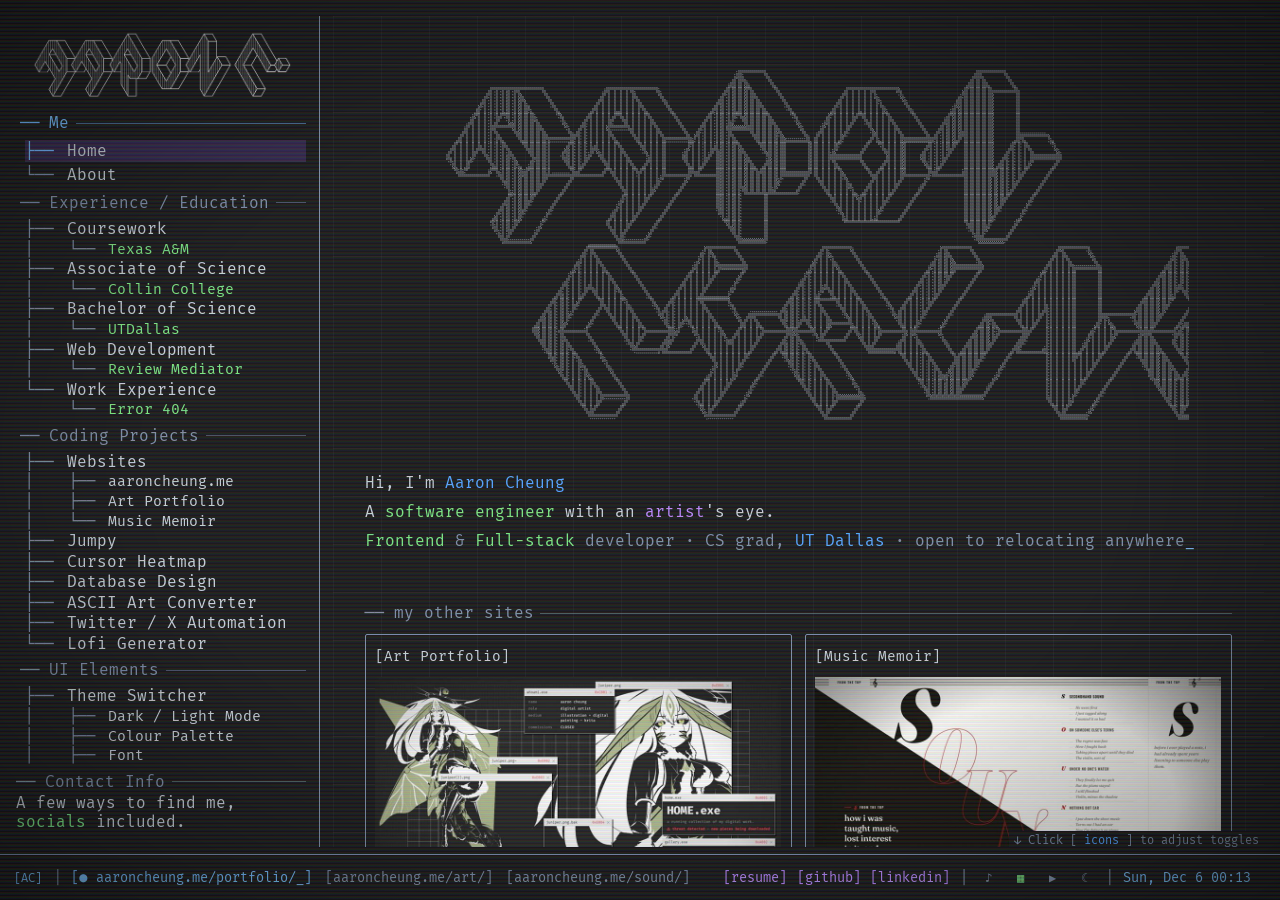
==== index.html @ d7c25eec "editing content, fixing margins and padding, and adjusted scroll bars" ====
<!Doctype html>
<html lang="en">

<head>
    <meta charset="UTF-8" />
    <script>
        document.documentElement.setAttribute("data-theme", localStorage.getItem("site-theme") || "dark");
        var _osRM = window.matchMedia('(prefers-reduced-motion: reduce)').matches;
        var _savedMotion = localStorage.getItem("site-reduced-motion");
        if (_savedMotion === "true" || (_savedMotion === null && _osRM)) {
            document.documentElement.setAttribute("data-reduced-motion", "true");
        }
        const savedPalette = localStorage.getItem("site-palette");
        if (savedPalette && savedPalette !== "default") {
            document.documentElement.setAttribute("data-palette", savedPalette);
        }
        const savedFont = localStorage.getItem("site-font");
        if (savedFont && savedFont !== "fira") {
            document.documentElement.setAttribute("data-font", savedFont);
        }
        var _savedCrt = localStorage.getItem("site-crt");
        if (_savedCrt === "on" || (_savedCrt === null && !_osRM)) {
            document.documentElement.setAttribute("data-crt", "on");
        }
    </script>
    <meta name="viewport" content="width=device-width, initial-scale=1" />
    <meta name="theme-color" content="#0d1117">
    <meta name="apple-mobile-web-app-capable" content="yes">
    <meta name="mobile-web-app-capable" content="yes">
    <meta name="apple-mobile-web-app-status-bar-style" content="black">
    <meta name="author" content="Aaron Cheung" />
    <meta name="description" content="Software engineer with an artist's eye. Live demos, projects, and experience — all in one place." />
    <meta property="og:title" content="Aaron Cheung — Portfolio" />
    <meta property="og:description" content="Software engineer with an artist's eye. Play a game AI, watch a live heatmap, or query a real database — all without leaving the page." />
    <meta property="og:type" content="website" />
    <meta property="og:url" content="https://aaroncheung.me/" />
    <meta property="og:image" content="https://aaroncheung.me/data/images/og-preview.jpg" />
    <meta property="og:image:width" content="1200" />
    <meta property="og:image:height" content="630" />
    <meta name="twitter:card" content="summary_large_image" />
    <meta name="twitter:title" content="Aaron Cheung — Portfolio" />
    <meta name="twitter:description" content="Software engineer with an artist's eye. Play a game AI, watch a live heatmap, or query a real database — all without leaving the page." />
    <meta name="twitter:image" content="https://aaroncheung.me/data/images/og-preview.jpg" />

    <!-- Bold Fira Mono isn't preloaded -- nothing above the fold uses bold
         weight, so the browser warns it went unused. It still loads
         normally via css/tui.css's @font-face the first time a heading
         actually needs it. -->
    <link rel="preload" as="font" href="fonts/fira-mono-v14-latin-regular.woff2" type="font/woff2"
        crossorigin="anonymous">
    <link rel="icon" type="image/svg+xml" href="favicon.svg">
    <link rel="stylesheet" type="text/css" href="css/tui.css?v=45">
    <script src="js/overlay-esc.js" defer></script>
    <script src="js/contact_form.js" defer></script>
    <script src="js/theme.js" defer></script>
    <script src="js/lofi-player.js" defer></script>
    <script src="js/glitch-artifacts.js" defer></script>
    <script src="js/include-partials.js" defer></script>
    <script src="js/render-lists.js" defer></script>
    <script src="js/mobile-nav.js" defer></script>
    <script src="js/keyboard-nav.js" defer></script>
    <script src="js/fuzzy-search.js" defer></script>
    <script src="js/command-palette.js" defer></script>
    <script src="js/loader/loader.js?v=0.23" defer></script>
    <script src="js/mono-fit.js" defer></script>
    <script src="js/ascii-logo.js" defer></script>
    <script src="js/home-tiles.js" defer></script>

    <!-- Private visitor count only, nothing shown on-site -- see analytics/. -->
    <script data-goatcounter="https://aaroncheung.goatcounter.com/count" async src="//gc.zgo.at/count.js"></script>

    <title>Aaron Cheung @ Portfolio</title>
</head>

<body class="darkmode at-home">
    <!-- Fixed/full-viewport and CRT-gated (see css/tui.css), so this sits
         outside #main-container rather than inside it. -->
    <div id="glitch-artifacts" aria-hidden="true"></div>
    <div id="main-container" role="main">
        <div data-include="partials/mobile-tabbar.html"></div>
        <div data-include="partials/mobile-header.html"></div>
        <div id="section-container">
            <div id="left-section">
                <div id="nav-logo" tabindex="0" role="button" aria-label="Go to home" onclick="setActiveTab(0);goToSection(0,0);render(true)">
                    <div id="logo-container-nav">
                        <img loading="eager" src="data/images/logo.png" alt="Aaron C." decoding="async" width="550" height="165">
                    </div>
                </div>
                <div id="nav-scroll-area" tabindex="0" aria-label="Section navigation">
                    <div class="container" id="me">
                        <div class="container-content">
                            <div class="title decorating-text">
                                <p>Me</p>
                                <div></div>
                            </div>
                            <div class="ui-list">
                                <div class="nav-page-item"><span class="tree-prefix">├──</span>Home</div>
                                <div class="nav-page-item"><span class="tree-prefix">└──</span>About</div>
                            </div>
                        </div>
                    </div>
                    <div class="container" id="experience">
                        <div class="container-content">
                            <div id="experience-title" class="title decorating-text">
                                <p>
                                    Experience / Education
                                </p>
                                <div></div>
                            </div>
                            <div class="ui-list"></div>
                        </div>
                    </div>
                    <div class="container" id="projects">
                        <div class="container-content">
                            <div class="title decorating-text">
                                <p>Coding Projects</p>
                                <div></div>
                            </div>
                            <div class="ui-list"></div>
                        </div>
                    </div>
                    <div class="container" id="ui-elements">
                        <div class="container-content">
                            <div id="ui-elements-title" class="title decorating-text">
                                <p>
                                    UI Elements
                                </p>
                                <div></div>
                            </div>
                            <div class="ui-list"></div>
                        </div>
                    </div>
                    <div class="container" id="skills">
                        <div class="container-content">
                            <div id="skills-title" class="title decorating-text">
                                <p>
                                    Skills - Tools
                                </p>
                                <div></div>
                            </div>
                            <div class="ui-list"></div>
                        </div>
                    </div>
                </div>
                <div class="container" id="contact">
                    <div class="container-content">
                        <div class="title decorating-text">
                            <p>
                                Contact Info
                            </p>
                            <div></div>
                        </div>
                        <p id="contact-section-paragraph">
                            A few ways to find me, <span class="text-orange">socials</span> included.
                        </p>
                    </div>
                </div>
            </div>
            <div id="right-section">
                <button id="mobile-back-button" type="button">&lsaquo; back</button>
                <div class="container h-fill" id="main-content" tabindex="0" aria-label="Main content">
                    <div class="container-content">
                        <div id="logo-container">
                            <img loading="eager" src="data/images/logo_home.png" id="logo" alt="Aaron C." decoding="async" width="900" height="450" />
                        </div>
                        <div class="home-hero">
                            <h1 class="home-hero-name">Hi, I'm <span class="text-blue">Aaron Cheung</span></h1>
                            <p class="home-hero-tagline">A <span class="text-orange">software engineer</span> with an <span class="text-pink">artist</span>'s eye.</p>
                            <p class="home-hero-meta"><span class="text-orange">Frontend</span> &amp; <span class="text-orange">Full-stack</span> developer &middot; CS grad, <span class="text-blue">UT Dallas</span> &middot; open to relocating anywhere<span class="cursor-blink"></span></p>
                        </div>

                        <div class="home-section">
                            <div class="title decorating-text">
                                <p>my other sites</p>
                                <div></div>
                            </div>
                            <div class="tile-grid">
                                <div class="live-tile live-tile-site" id="tile-art" tabindex="0" role="button" onclick="setActiveTab(2);goToSection(2,2);render(true)">
                                    <p class="live-tile-title">[Art Portfolio]</p>
                                    <div class="live-tile-frame tile-site-frame">
                                        <img src="data/images/home-tile-art.jpg" alt="Art Portfolio homepage preview" loading="lazy">
                                    </div>
                                    <p class="live-tile-caption">glitch/error-window art gallery</p>
                                </div>
                                <div class="live-tile live-tile-site" id="tile-music" tabindex="0" role="button" onclick="setActiveTab(2);goToSection(2,3);render(true)">
                                    <p class="live-tile-title">[Music Memoir]</p>
                                    <div class="live-tile-frame tile-site-frame">
                                        <img src="data/images/home-tile-music.jpg" alt="Music Memoir homepage preview" loading="lazy">
                                    </div>
                                    <p class="live-tile-caption">an essay on music, in chapters</p>
                                </div>
                            </div>
                        </div>

                        <div class="home-section">
                            <div class="title decorating-text">
                                <p>live demos</p>
                                <div></div>
                            </div>
                            <div class="tile-grid">
                                <div class="live-tile" id="tile-lofi" onclick="setActiveTab(2);goToSection(2,9);render(true)">
                                    <button type="button" class="live-tile-title" onclick="event.stopPropagation();setActiveTab(2);goToSection(2,9);render(true)">[Lofi Generator]</button>
                                    <div class="live-tile-frame tile-lofi-frame" id="tile-lofi-frame">
                                        <button id="tile-lofi-play-btn" class="footer-tray-btn tile-lofi-play-btn" onclick="event.stopPropagation();setLofiPlaying(!getLofiPlaying())" aria-label="Play Lofi Generator, plays across the whole site">▶</button>
                                    </div>
                                    <p class="live-tile-caption">reacts while it's playing</p>
                                </div>
                                <div class="live-tile" id="tile-theme" onclick="setActiveTab(3);goToSection(3,0);render(true)">
                                    <button type="button" class="live-tile-title" onclick="event.stopPropagation();setActiveTab(3);goToSection(3,0);render(true)">[Theme Switcher]</button>
                                    <div class="live-tile-frame tile-theme-frame">
                                        <span class="tile-theme-icon" aria-hidden="true">◐</span>
                                        <span class="tile-theme-icon" aria-hidden="true">Aa</span>
                                        <button class="footer-tray-btn" onclick="event.stopPropagation();setCrt(!getCrt())" aria-label="Toggle CRT overlay">▦</button>
                                        <button class="footer-tray-btn" onclick="event.stopPropagation();setReducedMotion(!getReducedMotion())" aria-label="Toggle reduced motion">▶</button>
                                        <button class="footer-tray-btn" onclick="event.stopPropagation();toggleTheme()" aria-label="Toggle light/dark theme">☾</button>
                                    </div>
                                    <p class="live-tile-caption">toggle to change the site, live</p>
                                </div>
                                <div class="live-tile" id="tile-jumpy" tabindex="0" role="button" onclick="setActiveTab(2);goToSection(2,4);render(true)">
                                    <p class="live-tile-title">[Jumpy]</p>
                                    <div class="live-tile-frame" id="tile-jumpy-board"></div>
                                    <p class="live-tile-caption">play against it</p>
                                </div>
                                <div class="live-tile" id="tile-heatmap" tabindex="0" role="button" onclick="setActiveTab(2);goToSection(2,5);render(true)">
                                    <p class="live-tile-title">[Cursor Heatmap]</p>
                                    <div class="live-tile-frame tile-heatmap-boxed" id="tile-heatmap-frame"></div>
                                    <p class="live-tile-caption">move to reveal</p>
                                </div>
                            </div>
                        </div>

                        <div class="home-section">
                            <div class="title decorating-text">
                                <p>find me</p>
                                <div></div>
                            </div>
                            <p>Most of my work lives right here on this site.</p>
                            <p>If you're looking to hire, my <a href="/aaron_cheung_resume.pdf" target="_blank" class="text-pink">resume</a> is here.</p>
                            <p>The best way to reach me is email: <span class="text-pink">contact@aaroncheung.me</span>.</p>
                            <p>Code lives on <a href="https://github.com/aaroncheung-me" target="_blank" class="text-pink">GitHub</a>, and I'm on <a href="https://www.linkedin.com/in/aaron-c-cheung/" target="_blank" class="text-pink">LinkedIn</a>.</p>
                        </div>

                    </div>
                </div>
            </div>
        </div>
        <div data-include="partials/footer.html"></div>
        <p id="desktop-controls-hint" class="controls-hint">↓ Click [ <span class="text-blue">icons</span> ] to adjust toggles</p>
        <p id="mobile-controls-hint" class="controls-hint">Tap [ <span class="text-blue">icons</span> ] to adjust toggles ↑</p>
    </div>
    <div id="footer-popup" hidden></div>
    <!-- Database project diagram viewer, see projects/database/database.js -->
    <div data-include="partials/db-lightbox.html"></div>
</body>

</html>
---- css/tui.css ----
﻿@font-face {
  font-display: swap;
  font-family: "Fira Mono";
  font-style: normal;
  font-weight: 400;
  src: url("../fonts/fira-mono-v14-latin-regular.woff2") format("woff2");
}

@font-face {
  font-display: swap;
  font-family: "Fira Mono";
  font-style: normal;
  font-weight: 700;
  src: url("../fonts/fira-mono-v14-latin-700.woff2") format("woff2");
}

@font-face {
  font-display: swap;
  font-family: "Lekton";
  font-style: normal;
  font-weight: 400;
  src: url("../fonts/lekton-v21-latin-regular.woff2") format("woff2");
}

@font-face {
  font-display: swap;
  font-family: "Lekton";
  font-style: normal;
  font-weight: 700;
  src: url("../fonts/lekton-v21-latin-700.woff2") format("woff2");
}

:root {
  --clr-primary-txt: #c9d1d9;
  --clr-primary-bg: #1c1c1e;
  --clr-tertiary-bg: #2c2c2e;
  --clr-secondary-bg: #352a4d;
  --clr-border: #8090a8;
  --clr-orange: #7ee787;
  --clr-blue: #58a6ff;
  --clr-pink: #bc8cff;
  --clr-light-blue: #79c0ff;
  --clr-hover-overlay: rgba(255, 255, 255, 0.1);
  --clr-grid: rgba(128, 144, 168, 0.07);
  --font-mono: "Fira Mono", monospace, sans-serif;
  --footer-height: 2.8rem;
}

[data-theme="light"] {
  --clr-primary-txt: #1b1f24;
  --clr-primary-bg: #f6f8fa;
  --clr-tertiary-bg: #e9ecef;
  --clr-secondary-bg: #e8def8;
  --clr-border: #57606a;
  --clr-orange: #116329;
  --clr-blue: #0969da;
  --clr-pink: #8250df;
  --clr-light-blue: #0550ae;
  --clr-hover-overlay: rgba(0, 0, 0, 0.08);
  --clr-grid: rgba(87, 96, 106, 0.1);
}

/* Colour Palettes */

[data-palette="ocean"] {
  --clr-orange:     #1ecece;
  --clr-pink:       #a07afc;
  --clr-light-blue: #5ed8f8;
  --clr-blue:       #4888f8;
}
[data-theme="light"][data-palette="ocean"] {
  --clr-orange:     #0a7878;
  --clr-pink:       #5533bb;
  --clr-light-blue: #0360aa;
  --clr-blue:       #1144cc;
}

[data-palette="forest"] {
  --clr-orange:     #4ed888;
  --clr-pink:       #c0de4a;
  --clr-light-blue: #6ae8a8;
  --clr-blue:       #3ab870;
}
[data-theme="light"][data-palette="forest"] {
  --clr-orange:     #186a38;
  --clr-pink:       #5a6800;
  --clr-light-blue: #0d5c30;
  --clr-blue:       #0a4225;
}

[data-palette="ember"] {
  --clr-orange:     #f0c040;
  --clr-pink:       #ff6a80;
  --clr-light-blue: #ffa040;
  --clr-blue:       #e06040;
}
[data-theme="light"][data-palette="ember"] {
  --clr-orange:     #7a5800;
  --clr-pink:       #bb1030;
  --clr-light-blue: #8a4400;
  --clr-blue:       #882010;
}

/* Fonts */

[data-font="jetbrains"] { --font-mono: "JetBrains Mono", monospace; }
[data-font="ibm-plex"]  { --font-mono: "IBM Plex Mono",  monospace; }
[data-font="space"]     { --font-mono: "Space Mono",     monospace; }
[data-font="lekton"]    { --font-mono: "Lekton", monospace, sans-serif; }

/* CRT Scanline Overlay */

html::after {
  content: '';
  position: fixed;
  inset: 0;
  pointer-events: none;
  z-index: 9999;
  display: none;
  /* Dark mode: RGB phosphor scanlines */
  background:
    repeating-linear-gradient(
      to bottom,
      rgba(255,60,60,0.07)  0px, rgba(255,60,60,0.07)  1px,
      rgba(60,255,60,0.07)  1px, rgba(60,255,60,0.07)  2px,
      rgba(60,60,255,0.07)  2px, rgba(60,60,255,0.07)  3px,
      transparent           3px, transparent           4px
    ),
    radial-gradient(ellipse at center, transparent 55%, rgba(0,0,0,0.45) 100%);
}

/* Light mode: plain dark scanlines (rgb tint is invisible on light bg) */
[data-theme="light"]::after {
  background:
    repeating-linear-gradient(
      to bottom,
      transparent      0px,
      transparent      3px,
      rgba(0,0,0,0.10) 3px,
      rgba(0,0,0,0.10) 4px
    ),
    radial-gradient(ellipse at center, transparent 55%, rgba(0,0,0,0.25) 100%);
}

[data-crt="on"]::after {
  display: block;
}

/* Ambient glitch artifacts (shared by both sites) */
/* mix-blend-mode: difference so artifacts read correctly over any content;
   gated on the CRT toggle (not reduced-motion) since this reads as a signal
   artifact, not motion. */
#glitch-artifacts {
  position: fixed;
  inset: 0;
  z-index: 3;
  overflow: hidden;
  pointer-events: none;
  display: none;
}

[data-crt="on"] #glitch-artifacts {
  display: block;
}

.glitch-artifact {
  position: absolute;
  left: 0;
  width: 100%;
  background: #fff;
  mix-blend-mode: difference;
  opacity: 0;
  animation: glitch-artifact-flicker 260ms steps(2, end) 1;
}

.glitch-artifact--tint {
  background: linear-gradient(90deg, #ff2d4a, #2de1ff);
}

@keyframes glitch-artifact-flicker {
  0%   { opacity: 0;    transform: translateX(0); }
  20%  { opacity: 0.5;  transform: translateX(-8px); }
  40%  { opacity: 0.15; transform: translateX(6px); }
  60%  { opacity: 0.45; transform: translateX(-4px); }
  80%  { opacity: 0.1;  transform: translateX(3px); }
  100% { opacity: 0;    transform: translateX(0); }
}

/* Cursor Blink */

@keyframes siteFadeIn {
  from { opacity: 0; }
  to   { opacity: 1; }
}
[data-reduced-motion="true"] #main-container { animation: none; }

@keyframes cursor-blink {
  0%, 100% { opacity: 1; }
  50%       { opacity: 0; }
}

.cursor-blink::after {
  content: '_';
  color: var(--clr-light-blue);
  animation: cursor-blink 1s step-end infinite;
}

[data-reduced-motion="true"] .cursor-blink::after,
[data-reduced-motion="true"] .tab-dot {
  animation: none;
}


* {
  padding: 0;
  margin: 0;
  cursor: default;
}

h1 {
  font-size: 1.3rem;
  font-weight: bold;
}

h2 {
  font-size: 1rem;
  font-weight: bold;
}

a {
  cursor: pointer;
}

html {
  height: 100%;
  overflow: hidden;
}

body {
  font-family: var(--font-mono);
  overflow: hidden;
  padding: 1rem;
  padding-bottom: 0;
  height: 100vh;
  box-sizing: border-box;
}

.darkmode {
  background-color: var(--clr-primary-bg);
  color: var(--clr-primary-txt);
}

svg {
  overflow: visible;
}

#logo {
  width: 100%;
  height: auto;
  display: block;
}

[data-theme="light"] #logo {
  filter: invert(1);
}

#logo-container {
  width: 90%;
  margin: 0 auto 0.5rem;
}

.home-section {
  width: 100%;
  margin-bottom: 1.4rem;
}

.home-section p + p {
  margin-top: 0.5rem;
}

.home-hero {
  margin-bottom: 1.4rem;
}

.home-hero-name {
  font-size: 1rem;
  font-weight: normal;
  margin-bottom: 0.3rem;
}

.home-hero-tagline {
  margin-bottom: 0.3rem;
}

.home-hero-meta {
  color: var(--clr-border);
}

.tile-grid {
  display: grid;
  grid-template-columns: repeat(auto-fit, minmax(160px, 1fr));
  gap: 0.8rem;
  margin-top: 0.4em;
}

.live-tile {
  border: 1px solid var(--clr-border);
  padding: 0.6rem;
  cursor: pointer;
  display: flex;
  flex-direction: column;
  gap: 0.5rem;
  border-radius: 2px;
  transition: border-color 0.15s ease, background-color 0.15s ease;
}

.live-tile:hover,
.live-tile:focus-visible,
.live-tile:has(.live-tile-title:hover),
.live-tile:has(.live-tile-title:focus-visible) {
  border-color: var(--clr-light-blue);
  background: var(--clr-hover-overlay);
}

.live-tile-title {
  font-size: 0.9em;
  background: none;
  border: none;
  color: inherit;
  font-family: inherit;
  text-align: left;
  padding: 0;
  cursor: pointer;
}

.live-tile-frame {
  height: 100px;
  overflow: hidden;
  display: flex;
  align-items: center;
  justify-content: center;
  font-family: var(--font-mono);
}

.live-tile-caption {
  color: var(--clr-border);
  font-size: 0.8em;
}

.tile-site-frame {
  height: auto;
  aspect-ratio: 16 / 10;
}

.tile-site-frame img {
  width: 100%;
  height: 100%;
  object-fit: cover;
  object-position: top center;
  display: block;
}

.tile-theme-frame {
  gap: 0.9rem;
}

.tile-theme-frame .footer-tray-btn,
.tile-theme-frame .tile-theme-icon {
  font-size: 1.3rem;
}

.tile-theme-icon {
  color: var(--clr-border);
  font-family: var(--font-mono);
}

.tile-heatmap-boxed {
  border: 1px solid var(--clr-border);
}

#tile-jumpy-board {
  display: flex;
  gap: 0.2rem;
  width: 100%;
}

.tile-jumpy-square {
  flex: 1 1 0;
  min-width: 0;
  border: 1px solid currentColor;
  text-align: center;
  font-size: clamp(0.45rem, 1.8vw, 0.7rem);
  white-space: nowrap;
  overflow: hidden;
  padding: 0.3rem 0;
}

/* No width/height here on purpose: js/home-tiles.js sets the canvas's CSS
   size in lockstep with its buffer resolution to keep mouse-coordinate math
   from drifting. */
#tile-heatmap-frame canvas {
  display: block;
}

.tile-lofi-frame {
  position: relative;
}

#tile-lofi-frame canvas {
  display: block;
  width: 100%;
  height: 100%;
}

.tile-lofi-play-btn {
  position: absolute;
  top: 50%;
  left: 50%;
  transform: translate(-50%, -50%);
  font-size: 1.4rem;
  border: 1px solid var(--clr-border);
  border-radius: 50%;
  width: 2.4rem;
  height: 2.4rem;
  background: var(--clr-primary-bg);
  opacity: 1;
  transition: opacity 0.15s ease, border-color 0.15s ease, color 0.15s ease;
}

.tile-lofi-play-btn:hover {
  border-color: var(--clr-orange);
}

/* Hidden (not removed) while playing -- the live scope is the "it's
   playing" indicator at that point, and keeping the button in the DOM
   means js/lofi-player.js's syncLofiButton() doesn't need to know whether
   a tile is currently mounted to update it. */
.tile-lofi-play-btn.lofi-tile-hidden {
  opacity: 0;
  pointer-events: none;
}


#desktop-controls-hint,
#mobile-controls-hint {
  display: none;
}

body.at-home #desktop-controls-hint {
  display: block;
  position: fixed;
  bottom: calc(var(--footer-height) + 0.35rem);
  right: 1rem;
  font-size: 0.75em;
  color: var(--clr-border);
  background-color: var(--clr-primary-bg);
  padding: 0.15rem 0.3rem;
  z-index: 100;
  pointer-events: none;
}

#main-container {
  display: flex;
  flex-direction: column;
  height: 100%;
  animation: siteFadeIn 0.2s ease-in;
  padding-bottom: calc(var(--footer-height) + 0.5rem);
  box-sizing: border-box;
  gap: 0.4rem;
  justify-content: flex-start;
}

#section-container {
  display: flex;
  flex-direction: row;
  width: 100%;
  height: 100%;
  gap: 0.8rem;
}

#left-section {
  display: flex;
  flex-direction: column;
  gap: 0.3rem;
  width: 23%;
  max-width: 360px;
  height: 100%;
  min-height: 0;
  border-right: 0.1px solid var(--clr-border);
  padding-right: 0.8rem;
}

#right-section {
  display: flex;
  flex-direction: column;
  flex-grow: 2;
  width: 75%;
  min-width: 0;
  background-image:
    linear-gradient(var(--clr-grid) 1px, transparent 1px),
    linear-gradient(90deg, var(--clr-grid) 1px, transparent 1px);
  background-size: 48px 48px;
}

#main-content {
  display: flex;
  flex-direction: column;
  align-items: center;
  overflow-y: auto;
  min-height: 0;
  position: relative;
}

#main-content::-webkit-scrollbar {
  width: 3px;
}

#main-content::-webkit-scrollbar-thumb {
  background-color: var(--clr-border);
  border-radius: 0;
}

#main-content::-webkit-scrollbar-button {
  display: none;
  width: 0;
  height: 0;
}

#main-content .container-content {
  line-height: 1.5rem;
  gap: 1.5rem;
  padding: 2rem;
  width: calc(100% - 4rem);
  max-width: 1200px;
  flex-shrink: 0;
}

#footer {
  position: fixed;
  bottom: 0;
  left: 0;
  right: 0;
  display: flex;
  flex-direction: row;
  align-items: center;
  gap: 0.6rem;
  padding: 0 0.8rem;
  border-top: 0.1px solid var(--clr-border);
  overflow: hidden;
  height: var(--footer-height);
  font-size: 0.85rem;
  z-index: 999;
  background-color: var(--clr-primary-bg);
}

#nav-logo {
  flex-shrink: 0;
  flex-grow: 0;
  padding: 0.75rem 0 0;
  cursor: pointer;
}

#logo-container-nav {
  width: 90%;
  margin: 0 auto;
}

#logo-container-nav img {
  max-width: 100%;
  width: 100%;
  height: auto;
  aspect-ratio: 2200 / 660;
  display: block;
  margin: 0 auto;
}

[data-theme="light"] #logo-container-nav img {
  filter: invert(1);
}

.nav-page-item {
  cursor: pointer;
  padding: 0.1rem 0;
}

#contact {
  height: auto;
  flex-shrink: 0;
  flex-grow: 0;
  padding-bottom: 1rem;
}

.footer-item {
  display: flex;
  flex-direction: row;
  align-items: center;
  gap: 0.5rem;
  flex-shrink: 0;
}

.footer-brand {
  color: var(--clr-light-blue);
  white-space: nowrap;
}

.footer-tab {
  color: var(--clr-light-blue);
  white-space: nowrap;
}

.footer-tab-link {
  background: none;
  border: none;
  font-family: inherit;
  font-size: inherit;
  padding: 0;
  margin-left: 0.4em;
  color: var(--clr-border);
  cursor: pointer;
  white-space: nowrap;
}
.footer-tab-link:hover {
  color: var(--clr-primary-txt);
}

.footer-spacer {
  flex: 1;
}

.footer-divider {
  color: var(--clr-border);
}

#footer-tray {
  display: flex;
  align-items: center;
  gap: 0.6rem;
  flex-shrink: 0;
}

.footer-tray-btn {
  background: transparent;
  border: none;
  color: var(--clr-border);
  font-family: var(--font-mono);
  font-size: 0.75rem;
  cursor: pointer;
  padding: 0.1rem;
  box-sizing: border-box;
  display: inline-flex;
  align-items: center;
  justify-content: center;
  min-width: 1.4rem;
  min-height: 2rem;
  transition: color 0.1s ease;
}

.footer-tray-btn:hover {
  color: var(--clr-primary-txt);
}

.footer-tray-btn.active {
  color: var(--clr-orange);
}

/* Footer popup */

#footer-popup {
  position: fixed;
  background: var(--clr-primary-bg);
  border: 1px solid var(--clr-orange);
  z-index: 1000;
  min-width: 9rem;
  font-family: var(--font-mono);
  font-size: 0.85rem;
}

#footer-popup .popup-title {
  padding: 0.15rem 0.5rem;
  border-bottom: 1px solid var(--clr-border);
  color: var(--clr-orange);
  user-select: none;
}

.popup-option {
  display: flex;
  align-items: center;
  gap: 0.4rem;
  width: 100%;
  padding: 0.15rem 0.5rem;
  background: none;
  border: none;
  color: var(--clr-primary-txt);
  text-align: left;
  font-family: var(--font-mono);
  font-size: inherit;
  cursor: pointer;
}

.popup-option:hover {
  background: var(--clr-hover-overlay);
}

.popup-option.active {
  color: var(--clr-orange);
}

.popup-dot {
  display: inline-block;
  width: 1ch;
  color: var(--clr-orange);
}

#footer-datetime {
  color: var(--clr-light-blue);
  white-space: nowrap;
  min-width: 18ch;
}

.footer-brand {
  color: var(--clr-light-blue) !important;
}

.footer-link {
  color: var(--clr-pink);
  text-decoration: none;
  cursor: pointer;
  transition: color 0.1s ease;
}

.footer-link:hover {
  color: var(--clr-primary-txt);
}

.tab-dot {
  animation: cursor-blink 1s step-end infinite;
}

.theme-transitioning,
.theme-transitioning * {
  transition: background-color 0.3s ease, color 0.3s ease, border-color 0.3s ease, filter 0.3s ease !important;
}

.container {
  display: flex;
  flex-direction: column;
  position: relative;
  height: 29%;
}

#nav-scroll-area {
  flex: 1;
  min-height: 0;
  overflow-y: auto;
  display: flex;
  flex-direction: column;
  gap: 0;
  /* Mirrored to RTL so the scrollbar lands on the left; content direction
     is flipped back to normal on the immediate children below. */
  direction: rtl;
  margin-left: -0.75rem;
  padding-left: 1rem;
}

#nav-scroll-area::-webkit-scrollbar {
  width: 3px;
}

#nav-scroll-area::-webkit-scrollbar-thumb {
  background-color: var(--clr-border);
  border-radius: 0;
}

#nav-scroll-area::-webkit-scrollbar-button {
  display: none;
  width: 0;
  height: 0;
}

#nav-scroll-area > .container {
  direction: ltr;
  height: auto;
  flex-shrink: 0;
  flex-grow: 0;
}

@media screen and (min-width: 769px) {
  #left-section {
    min-width: 290px;
  }

  .live-tile-site {
    grid-column: span 2;
  }
}


.container-content {
  display: flex;
  flex-direction: column;
  overflow: hidden;
}

#left-section .container-content {
  flex-grow: 1;
  min-height: 0;
}

.outer-paragraph-container {
  width: 100%;
}

.inner-paragraph-container {
  display: flex;
  justify-content: flex-start;
  flex-direction: column;
  gap: 1rem;
}

.image-container {
  width: 100%;
  margin: 0.5rem 0;
  display: flex;
  justify-content: center;
}

.image-inner-container {
  display: flex;
  justify-content: center;
  width: 70%;
  padding: 0.5rem;
  border: 0.1px solid var(--clr-light-blue);
}

.project-image {
  margin: 0.5rem;
  width: 100%;
  max-width: fit-content;
  background-color: var(--clr-secondary-bg);
}

pre {
  display: block;
  font-family: var(--font-mono);
  font-size: 0.8rem;
  line-height: 1.2rem;
  padding: 0.5rem;
  border: 0.1px solid var(--clr-light-blue);
  color: var(--clr-primary-txt);
  overflow-x: scroll;
}

#logo-ascii {
  border: none;
  overflow: hidden;
  padding: 0;
}

.h-fill {
  flex-grow: 1;
}

.mt-4 {
  margin-top: 2rem;
}

.decorating-text {
  display: flex;
  align-items: center;
  width: 100%;
  gap: 0.4rem;
  transition: color 0.15s ease;
  color: var(--clr-border);
}

.decorating-text p {
  white-space: nowrap;
}

.decorating-text div {
  display: none;
}

.title {
  padding: 0.15rem 0;
}

.title p::before {
  content: "── ";
}

.title::after {
  content: "";
  flex: 1;
  height: 0.1px;
  background-color: currentColor;
  opacity: 0.5;
}

.ui-list {
  display: flex;
  flex-direction: column;
  gap: 0.1rem;
  width: 99%;
  padding: 0.3rem;
  overflow-y: auto;
  overflow-x: hidden;
}


.company-full {
  display: none;
}

@media screen and (min-width: 1600px) {
  .company-abbr { display: none; }
  .company-full { display: inline; }
}

.ui-list div {
  display: flex;
  flex-direction: row;
  align-items: center;
  gap: 0.5rem;
  transition: background-color 0.1s ease;
}

.ui-list div:hover:not(.selected-item):not(.selected-item > div):not(.experience-location) {
  background-color: var(--clr-tertiary-bg);
}

#contact:hover {
  background-color: var(--clr-tertiary-bg);
  cursor: pointer;
}

.skill-category-header {
  margin-top: 0.5rem;
  transition: color 0.15s ease;
}

.skill-category-header:first-child {
  margin-top: 0;
}

.skill-category-header.selected-item,
.ui-element-header.selected-item {
  color: var(--clr-light-blue);
}

.selected-item .tree-prefix {
  color: var(--clr-light-blue);
}

.skill-item,
.ui-element-child {
  font-size: 0.92em;
}

.experience-location {
  font-size: 0.92em;
  cursor: pointer;
}

.experience-location:hover {
  background-color: var(--clr-tertiary-bg);
}

.tree-prefix,
.tree-indent {
  color: var(--clr-border);
  user-select: none;
  transition: color 0.15s ease;
}

.tree-prefix {
  margin-right: 0.3rem;
}

.skill-item.category-active .tree-prefix,
.experience-location.entry-active .tree-prefix {
  color: var(--clr-light-blue);
}

.skill-item.path-to-active .tree-indent,
.experience-location.path-to-active .tree-indent,
.ui-element-child.path-to-active .tree-indent {
  color: var(--clr-light-blue);
}

.ui-element-header.child-active .tree-prefix {
  color: var(--clr-light-blue);
}

.project-explain-toggle {
  display: inline-flex;
  align-items: center;
  cursor: pointer;
  padding: 0.1rem 0.3rem;
  margin-left: -0.3rem;
  user-select: none;
}

.project-explain-toggle:hover,
.project-explain-toggle:focus-visible {
  background-color: var(--clr-tertiary-bg);
}

.project-explain-arrow {
  display: inline-block;
  margin-right: 0.4rem;
  color: var(--clr-border);
  transition: color 0.15s ease;
}

.project-explain-toggle:hover .project-explain-arrow,
.project-explain-toggle:focus-visible .project-explain-arrow,
.project-explain-toggle[aria-expanded="true"] .project-explain-arrow {
  color: var(--clr-light-blue);
}

.project-explain-body {
  display: none;
  flex-direction: column;
  gap: 1rem;
  margin-top: 0.75rem;
  padding-left: 0.9rem;
  border-left: 0.1px solid var(--clr-border);
}

.project-explain-body.expanded {
  display: flex;
}

.skill-category-description {
  color: var(--clr-border);
  margin-top: 0.5rem;
}

.skill-tag-row {
  display: flex;
  flex-wrap: wrap;
  gap: 0.9rem;
  margin-top: 1.5rem;
}

.skill-tag {
  font-family: var(--font-mono);
  font-size: 1.05rem;
  border: 1px solid var(--clr-light-blue);
  padding: 0.6rem 1.1rem;
  color: var(--clr-blue);
  transition: background-color 0.2s ease;
}

.skill-tag:hover {
  background-color: var(--clr-hover-overlay);
}

.skill-detail {
  margin-top: 2rem;
  padding-top: 1.5rem;
  border-top: 0.1px solid var(--clr-border);
}

.skill-detail p {
  margin-top: 0.5rem;
}

.skill-pkg-prompt {
  color: var(--clr-border);
}

.skill-pkg-body {
  display: flex;
  flex-direction: column;
  gap: 0.4rem;
  margin-top: 0.4rem;
}

.skill-pkg-row {
  display: grid;
  grid-template-columns: 10em 1fr;
}

.skill-pkg-key {
  color: var(--clr-border);
  white-space: nowrap;
}

.skill-pkg-val {
  color: var(--clr-primary-txt);
}

.skill-pkg-links {
  display: flex;
  flex-wrap: wrap;
  gap: 0.4em;
}

.skill-pkg-link {
  background: none;
  border: none;
  color: var(--clr-pink);
  cursor: pointer;
  font-family: var(--font-mono);
  font-size: inherit;
  padding: 0;
}

.skill-pkg-link:hover {
  text-decoration: underline;
}

.selected-frame .decorating-text {
  color: var(--clr-light-blue);
}

.selected-item,
.selected-item div {
  background-color: var(--clr-secondary-bg);
}

.text-orange {
  color: var(--clr-orange);
}

.text-blue {
  color: var(--clr-blue);
}

.text-pink {
  color: var(--clr-pink);
}

.technologies-row {
  display: flex;
  flex-direction: row;
  gap: 0.5rem;
  flex-wrap: wrap;
  margin-bottom: 1rem;
}

.about-subtitle {
  margin-bottom: 1rem;
}

.entry-summary {
  font-weight: bold;
  font-size: 1rem;
  color: var(--clr-primary-txt);
  border-top: 0.1px solid var(--clr-border);
  border-bottom: 0.1px solid var(--clr-border);
  padding: 0.6rem 0;
  margin-bottom: 1rem;
}

/* Closing quote -- a line lifted from the body copy, set after the last
   paragraph as a quiet parting flourish rather than an interruption
   mid-narrative (unlike .entry-summary, which leads). */
.entry-quote {
  font-style: italic;
  font-weight: bold;
  font-size: 1rem;
  line-height: 1.4;
  color: var(--clr-primary-txt);
  border-top: 0.1px solid var(--clr-border);
  border-bottom: 0.1px solid var(--clr-border);
  padding: 0.6rem 0;
  margin-top: 1.5rem;
}

.entry-quote::before {
  content: "\201C";
}

.entry-quote::after {
  content: "\201D";
}

.about-paragraph + .about-paragraph {
  margin-top: 1.2rem;
}


#terminal-container {
  display: flex;
  flex-direction: column;
  position: relative;
  height: 60%;
  z-index: 1;
}

#terminal-output {
  padding-top: 0.3rem;
  max-height: 80%;
  overflow-y: auto;
  overflow-x: auto;
}

.prompt-line, .previous-line {
  margin-bottom: 8px;
  line-height: 1.2;
  display: flex;
  flex-wrap: nowrap;
  align-items: center;
}

.prompt {
  color: var(--clr-primary-txt);
  margin-right: 5px;
  white-space: nowrap;
}

.command {
  color: var(--clr-primary-txt);
  margin-right: 5px;
  white-space: nowrap;
}

.user-input {
  color: var(--clr-primary-txt);
}

.terminal-input {
  background: transparent;
  border: none;
  color: var(--clr-primary-txt);
  font-family: var(--font-mono);
  font-size: 1rem;
  outline: none;
  flex-grow: 1;
  min-width: 50px;
  caret-color: var(--clr-primary-txt);
}

.terminal-input::placeholder {
  color: var(--clr-border);
  font-style: italic;
  opacity: 0.5;
}

#command-palette-overlay {
  position: fixed;
  inset: 0;
  background: rgba(0, 0, 0, 0.6);
  display: flex;
  align-items: flex-start;
  justify-content: center;
  padding-top: 15vh;
  z-index: 9000;
  opacity: 0;
  pointer-events: none;
  transition: opacity 0.15s ease;
}

#command-palette-overlay.cp-visible {
  opacity: 1;
  pointer-events: auto;
}

#command-palette-box {
  width: min(600px, 90vw);
  background-color: var(--clr-primary-bg);
  border: 1px solid var(--clr-light-blue);
  font-family: var(--font-mono);
}

#command-palette-input {
  display: block;
  width: 100%;
  padding: 0.8rem 1rem;
  background: transparent;
  border: none;
  border-bottom: 1px solid var(--clr-border);
  color: var(--clr-primary-txt);
  font-family: var(--font-mono);
  font-size: 1rem;
  outline: none;
  box-sizing: border-box;
}

#command-palette-list {
  max-height: 50vh;
  overflow-y: auto;
}

.cp-result {
  display: flex;
  justify-content: space-between;
  align-items: center;
  padding: 0.55rem 1rem;
  cursor: pointer;
}

.cp-result:hover,
.cp-selected {
  background-color: var(--clr-secondary-bg);
}

.cp-label {
  color: var(--clr-primary-txt);
}

.cp-label mark {
  background: none;
  color: var(--clr-orange);
  font-weight: bold;
}

.cp-hint {
  color: var(--clr-border);
  font-size: 0.8rem;
}

.cp-empty {
  padding: 0.8rem 1rem;
  color: var(--clr-border);
  font-style: italic;
}

#easter-egg-popup {
  position: fixed;
  inset: 0;
  display: flex;
  align-items: center;
  justify-content: center;
  z-index: 9001;
  background: rgba(0, 0, 0, 0.75);
}

#easter-egg-inner {
  border: 1px solid var(--clr-orange);
  padding: 2rem 2.5rem;
  font-family: var(--font-mono);
  background-color: var(--clr-primary-bg);
  max-width: 480px;
  width: 90vw;
}

.ee-line {
  margin-bottom: 0.6rem;
  line-height: 1.5;
}

.ee-close {
  margin-top: 1.5rem;
  color: var(--clr-border);
  font-size: 0.8rem;
  font-style: italic;
}

.ee-fade-out {
  animation: ee-fade 0.4s ease forwards;
}

@keyframes ee-fade {
  to { opacity: 0; }
}

#mobile-tabbar {
  display: none;
}

#mobile-back-button {
  display: none;
}

.database-info {
  margin-top: 20px;
}

.info-grid {
  display: grid;
  grid-template-columns: repeat(auto-fit, minmax(150px, 1fr));
  gap: 15px;
  margin-top: 15px;
}

.info-item {
  border: 1px solid currentColor;
  padding: 15px;
  text-align: center;
}

.info-item h4 {
  margin: 0 0 10px 0;
  font-weight: 700;
}

.info-item p {
  margin: 0;
  font-size: 1.2em;
  font-weight: 700;
}

.database-table {
  width: 100%;
  border-collapse: collapse;
  margin-top: 20px;
  font-family: var(--font-mono);
}

.database-table th,
.database-table td {
  border: 1px solid currentColor;
  padding: 8px;
  text-align: left;
}

.database-table th {
  background-color: transparent;
  color: currentColor;
  font-weight: 700;
  border-bottom: 2px solid currentColor;
}

#database-demo button,
.ui-demo button {
  padding: 8px 16px;
  background: transparent;
  color: currentColor;
  border: 1px solid currentColor;
  cursor: pointer;
  margin-bottom: 15px;
  margin-right: 1%;
  font-family: var(--font-mono);
  font-size: clamp(0.5rem, 1.6vw, 1rem);
  transition: background-color 0.2s ease;
}

#database-demo button {
  width: 19%;
  height: 60px;
}

#database-demo button.long {
  width: 32.32%;
}

#database-demo button:hover,
.ui-demo button:hover {
  background: var(--clr-hover-overlay);
}

#db-lightbox {
  position: fixed;
  inset: 0;
  z-index: 1000;
  display: flex;
  align-items: center;
  justify-content: center;
  background: rgba(0, 0, 0, 0.85);
  cursor: pointer;
}

#db-lightbox[hidden] {
  display: none;
}

#db-lightbox-inner {
  max-width: 90vw;
  max-height: 90vh;
  display: flex;
  flex-direction: column;
  border: 1px solid var(--clr-border);
  background: var(--clr-primary-bg);
  cursor: default;
}

#db-lightbox-header {
  display: flex;
  justify-content: space-between;
  align-items: center;
  padding: 0.3em 0.6em;
  border-bottom: 1px solid var(--clr-border);
  font-size: 0.8em;
  color: var(--clr-border);
  flex-shrink: 0;
}

#db-lightbox-close {
  background: transparent;
  border: none;
  color: var(--clr-border);
  cursor: pointer;
  font-size: 1em;
  padding: 0 0.2em;
  font-family: inherit;
}

#db-lightbox-close:hover {
  color: var(--clr-primary-txt);
}

#db-lightbox-scroll {
  overflow: auto;
  max-height: calc(90vh - 2.5em);
}

#db-lightbox-scroll img {
  display: block;
  max-width: 100%;
  height: auto;
}

.db-query-list {
  display: flex;
  flex-direction: column;
  gap: 0.1em;
  margin: 0.5em 0;
}

.db-query-row {
  display: grid;
  grid-template-columns: 7.5em 1fr;
  align-items: baseline;
  gap: 0.5em;
}

.db-query-btn {
  background: transparent;
  border: none;
  color: currentColor;
  font-family: var(--font-mono);
  font-size: inherit;
  cursor: pointer;
  text-align: left;
  padding: 0.15em 0.3em;
  border-radius: 2px;
  transition: background 0.1s ease;
  width: 100%;
}

.db-query-btn:hover {
  background: var(--clr-hover-overlay);
}

.db-query-desc {
  color: var(--clr-border);
  font-size: 0.85em;
}

.ui-demo button.active,
.site-mirror-mode-btn.active {
  color: var(--clr-light-blue);
  background-color: var(--clr-secondary-bg);
}
.theme-panel {
  margin-top: 0.75rem;
}

.theme-panel-group {
  margin-bottom: 0.6rem;
}

.theme-panel-group:last-child {
  margin-bottom: 0;
}

.theme-panel-group .ui-demo {
  display: flex;
  flex-wrap: wrap;
  gap: 0.3em;
  margin-top: 0.3rem;
}

.theme-panel-group .ui-demo button {
  margin: 0;
}
/*end of database test*/

.kb-legend {
  border-collapse: collapse;
  width: 100%;
  margin-top: 1rem;
  font-family: var(--font-mono);
}

.kb-legend td {
  padding: 0.4rem 0.6rem;
  vertical-align: top;
}

.kb-key {
  color: var(--clr-light-blue);
  white-space: nowrap;
  width: 7rem;
}

.kb-desc {
  color: var(--clr-border);
}

#jumpy-demo {
  margin-top: 20px;
}

#jumpy-board {
  display: flex;
  flex-wrap: nowrap;
  gap: 0.4rem;
  margin-bottom: 1rem;
}

.jumpy-square {
  font-family: var(--font-mono);
  font-size: clamp(0.65rem, 2.5vw, 1.3rem);
  border: 1px solid currentColor;
  padding: 0.6rem 0;
  box-sizing: border-box;
  flex: 1 1 0;
  min-width: 0;
  text-align: center;
}

.jumpy-clickable {
  cursor: pointer;
  border-color: var(--clr-light-blue);
}

.jumpy-clickable:hover {
  background: var(--clr-hover-overlay);
}

#jumpy-status {
  margin-bottom: 0.8rem;
}

#jumpy-think-log {
  font-family: var(--font-mono);
  font-size: 0.8rem;
  color: var(--clr-border);
  line-height: 1.4;
  height: 0;
  overflow-y: auto;
  transition: height 0.15s ease;
}

#jumpy-think-log.active {
  height: 12rem;
  margin-top: 0.8rem;
}
#cursor-heatmap-demo {
  margin-top: 20px;
}

#cursor-heatmap-canvas-wrap {
  width: 100%;
  height: 260px;
  border: 1px solid var(--clr-border);
  margin-bottom: 0.8rem;
  position: relative;
  overflow: hidden;
}

#cursor-heatmap-canvas {
  display: block;
  cursor: crosshair;
  background-color: var(--clr-tertiary-bg);
}

#cursor-heatmap-mobile-note {
  display: none;
  border: 1px solid var(--clr-border);
  padding: 1rem;
  margin-bottom: 0.8rem;
  color: var(--clr-border);
  font-style: italic;
}
#ascii-art-demo {
  margin-top: 1rem;
  display: flex;
  flex-direction: column;
  gap: 0.5rem;
}

#ascii-art-drop {
  border: 0.1px solid var(--clr-border);
  padding: 0.8rem 1rem;
  text-align: center;
  cursor: pointer;
  color: var(--clr-border);
  font-size: 0.85rem;
  transition: border-color 0.15s, color 0.15s;
}

#ascii-art-drop:hover {
  border-color: var(--clr-primary-txt);
  color: var(--clr-primary-txt);
}

#ascii-art-drop.ascii-drag-over {
  border-color: var(--clr-light-blue);
  color: var(--clr-light-blue);
}

.ascii-controls {
  display: grid;
  grid-template-columns: max-content 1fr max-content;
  align-items: center;
  gap: 0.4rem 0.8rem;
  font-size: 0.85rem;
}

.ascii-ctrl-label {
  color: var(--clr-border);
  white-space: nowrap;
}

.ascii-ctrl-val {
  min-width: 3.5ch;
  text-align: right;
  color: var(--clr-primary-txt);
}

.ascii-controls input[type='range'] {
  width: 100%;
  accent-color: var(--clr-light-blue);
}

/* Lofi Sketch (Projects page demo panel -- see projects/lofi-sketch/) */

.lofi-panel {
  display: flex;
  flex-direction: column;
  gap: 0.9rem;
  margin-top: 1rem;
}

.lofi-screen {
  border: 1px solid var(--clr-border);
  background: var(--clr-primary-bg);
  padding: 0.4rem;
}

.lofi-screen canvas {
  display: block;
  width: 100%;
  height: 140px;
}

.lofi-readout {
  display: flex;
  justify-content: space-between;
  align-items: baseline;
  color: var(--clr-border);
}

.lofi-state {
  color: var(--clr-primary-txt);
}

.lofi-toggle[aria-pressed="true"] {
  border-color: var(--clr-orange);
  color: var(--clr-orange);
}

.lofi-mix {
  display: grid;
  gap: 0.5rem 1.5rem;
}

.lofi-mix-row {
  display: grid;
  grid-template-columns: 6rem 1fr 3.5ch;
  align-items: center;
  gap: 0.6rem;
  font-size: 0.85rem;
}

.lofi-mix-row label {
  color: var(--clr-border);
  white-space: nowrap;
}

.lofi-mix-row output {
  text-align: right;
  color: var(--clr-primary-txt);
}

.lofi-mix-row input[type="range"] {
  width: 100%;
  accent-color: var(--clr-orange);
}

@media (min-width: 640px) {
  .lofi-mix {
    grid-template-columns: 1fr 1fr;
  }
}

/* Dual-handle range slider (CRT Overlay glitch-frequency demo) */
/* Two overlapping native range inputs (for free keyboard/screen-reader
   support), sharing one visual track; pointer-events is disabled on each
   input and re-enabled only on its thumb so clicks don't always grab the
   top input. */
.dual-range {
  display: grid;
  grid-template-columns: max-content 1fr max-content;
  align-items: center;
  gap: 0.4rem 0.8rem;
  font-size: 0.85rem;
}

.dual-range-track {
  position: relative;
  height: 1.25rem;
}

.dual-range-track::before {
  content: '';
  position: absolute;
  left: 0;
  right: 0;
  top: 50%;
  height: 2px;
  transform: translateY(-50%);
  background: var(--clr-border);
}

.dual-range-fill {
  position: absolute;
  top: 50%;
  height: 2px;
  transform: translateY(-50%);
  background: var(--clr-light-blue);
  pointer-events: none;
}

.dual-range-track input[type='range'] {
  position: absolute;
  inset: 0;
  width: 100%;
  height: 100%;
  margin: 0;
  background: transparent;
  pointer-events: none;
  -webkit-appearance: none;
  appearance: none;
}

.dual-range-track input[type='range']::-webkit-slider-runnable-track {
  background: transparent;
}

.dual-range-track input[type='range']::-moz-range-track {
  background: transparent;
  border: none;
}

.dual-range-track input[type='range']::-webkit-slider-thumb {
  -webkit-appearance: none;
  pointer-events: auto;
  width: 14px;
  height: 14px;
  border-radius: 50%;
  background: var(--clr-light-blue);
  cursor: pointer;
}

.dual-range-track input[type='range']::-moz-range-thumb {
  pointer-events: auto;
  width: 14px;
  height: 14px;
  border: none;
  border-radius: 50%;
  background: var(--clr-light-blue);
  cursor: pointer;
}

#ascii-art-output {
  letter-spacing: 0;
  white-space: pre;
  overflow: hidden;
  color: var(--clr-primary-txt);
  margin: 0;
  width: 100%;
}
#site-mirror {
  margin-top: 20px;
}

#site-mirror-chrome {
  display: flex;
  align-items: center;
  gap: 0.4rem;
  padding: 0.5rem 0.7rem;
  border: 1px solid var(--clr-border);
  border-bottom: none;
  background-color: var(--clr-tertiary-bg);
  font-family: var(--font-mono);
  font-size: 0.8rem;
}

.site-mirror-dot {
  width: 9px;
  height: 9px;
  border-radius: 50%;
  background-color: var(--clr-border);
  display: inline-block;
}

#site-mirror-url {
  margin-left: 0.6rem;
  color: var(--clr-border);
}

#site-mirror-frame-wrap {
  border: 1px solid var(--clr-border);
  overflow: hidden;
  position: relative;
}

#site-mirror-iframe {
  border: none;
  transform-origin: top left;
}

#site-mirror .ui-demo {
  display: flex;
  justify-content: center;
  margin-top: 1rem;
}

#site-mirror-note {
  border: 1px solid var(--clr-border);
  padding: 1rem;
  color: var(--clr-border);
  font-style: italic;
}
#mobile-header {
  display: none;
}

.mobile-header-tab {
  background: none;
  border: none;
  font-family: inherit;
  padding: 0;
  color: var(--clr-light-blue);
  white-space: nowrap;
  overflow: hidden;
  text-overflow: ellipsis;
  font-size: 0.8rem;
  cursor: pointer;
}

.mobile-header-spacer {
  flex: 1;
}

#mobile-header-datetime {
  color: var(--clr-light-blue);
  white-space: nowrap;
  font-size: 0.8rem;
}

@media screen and (max-width: 768px) {
  body {
    height: 100%;
    padding: 2vw;
    padding-top: calc(2vw + 2.5rem);
    padding-bottom: calc(5rem + env(safe-area-inset-bottom, 0px));
    overflow-y: scroll !important;
    overflow-x: hidden;
  }

  .live-tile-site {
    grid-column: 1 / -1;
  }

  #mobile-header {
    display: flex;
    position: fixed;
    top: 0;
    left: 0;
    right: 0;
    z-index: 99;
    align-items: center;
    gap: 0.6rem;
    padding: 0 0.8rem;
    height: 2.5rem;
    background-color: var(--clr-primary-bg);
    border-bottom: 0.1px solid var(--clr-border);
    font-family: var(--font-mono);
  }


  .image-inner-container {
    width: 100%;
  }

  #main-container {
    height: 100%;
    padding-bottom: 1rem;
  }

  #section-container {
    flex-direction: column;
    gap: 1rem;
  }

  #left-section {
    display: none;
  }

  #right-section {
    width: 100%;
    height: 100%;
    padding-top: 1rem;
    background-image: none;
  }

  body {
    background-image:
      linear-gradient(var(--clr-grid) 1px, transparent 1px),
      linear-gradient(90deg, var(--clr-grid) 1px, transparent 1px);
    background-size: 48px 48px;
  }

  #main-content {
    font-size: 1rem;
    overflow-y: visible;
  }

  .home-section p {
    font-size: 0.95rem;
  }

  body.at-home #desktop-controls-hint {
    display: none;
  }

  body.at-home #mobile-controls-hint {
    display: block;
    position: fixed;
    top: 2.8rem;
    right: 0.7rem;
    font-size: 0.75em;
    color: var(--clr-border);
    z-index: 100;
    pointer-events: none;
  }

  #main-content .container-content {
    min-height: 100%;
    overflow: visible;
    margin-right: 0;
    padding: 2rem 2rem 8rem 2rem;
  }

  .container {
    height: fit-content !important;
  }

  .ui-list {
    font-size: 1rem;
    gap: 0;
    width: auto;
  }

  .ui-list div {
    padding: 0.5rem;
  }

  #experience .ui-list div {
    width: auto;
  }

  #logo-container {
    width: 95%;
  }

  #footer {
    display: none;
  }

  /* Bottom tab bar (TUI status-line style) */
  #mobile-tabbar {
    display: flex;
    position: fixed;
    bottom: 0;
    left: 0;
    right: 0;
    width: 100%;
    box-sizing: border-box;
    align-items: center;
    justify-content: space-evenly;
    flex-wrap: nowrap;
    gap: 0.1rem;
    padding: 0.9rem 0.15rem calc(0.9rem + env(safe-area-inset-bottom, 0px));
    background-color: var(--clr-primary-bg);
    border-top: 0.1px solid var(--clr-primary-txt);
    font-family: var(--font-mono);
    font-size: clamp(0.5rem, 2.6vw, 0.9rem);
    z-index: 99;
    overflow-x: hidden;
  }

  #mobile-tabbar .tab {
    background: transparent;
    border: none;
    color: var(--clr-primary-txt);
    font-family: var(--font-mono);
    font-size: inherit;
    padding: 0.7rem 0.15rem;
    min-height: 44px;
    flex: 0 0 auto;
    cursor: pointer;
    white-space: nowrap;
    transition: color 0.1s ease, background-color 0.1s ease;
  }

  #mobile-tabbar .tab.active {
    color: var(--clr-light-blue);
    background-color: var(--clr-secondary-bg);
  }

  #mobile-tabbar .tab-sep {
    color: var(--clr-border);
  }

  #mobile-back-button {
    display: none;
    background: transparent;
    border: none;
    color: var(--clr-orange);
    font-family: var(--font-mono);
    font-size: 0.9rem;
    cursor: pointer;
    padding: 0.5rem 0;
  }

  #mobile-back-button.visible {
    display: block;
  }

  /* List ↔ detail state, toggled by js/mobile-nav.js */
  #nav-scroll-area > .container {
    display: none;
  }

  #nav-scroll-area > .container.mobile-active {
    display: flex !important;
    height: auto !important;
    width: 100%;
  }

  #section-container.mobile-list-mode #left-section {
    display: flex;
    flex-direction: column;
    width: 100%;
    flex: 1;
    min-height: 0;
    padding-top: 1rem;
    padding-right: 0;
    border-right: none;
    height: auto;
  }

  #section-container.mobile-list-mode #contact {
    display: none;
  }

  #section-container.mobile-list-mode #nav-scroll-area {
    flex: 1;
    min-height: 0;
    overflow-y: auto;
    direction: ltr;
    margin-left: 0;
    padding-left: 0;
  }

  #section-container.mobile-list-mode #right-section {
    display: none;
  }
}


[data-reduced-motion="true"] *,
[data-reduced-motion="true"] *::before,
[data-reduced-motion="true"] *::after {
  transition: none !important;
  animation: none !important;
}
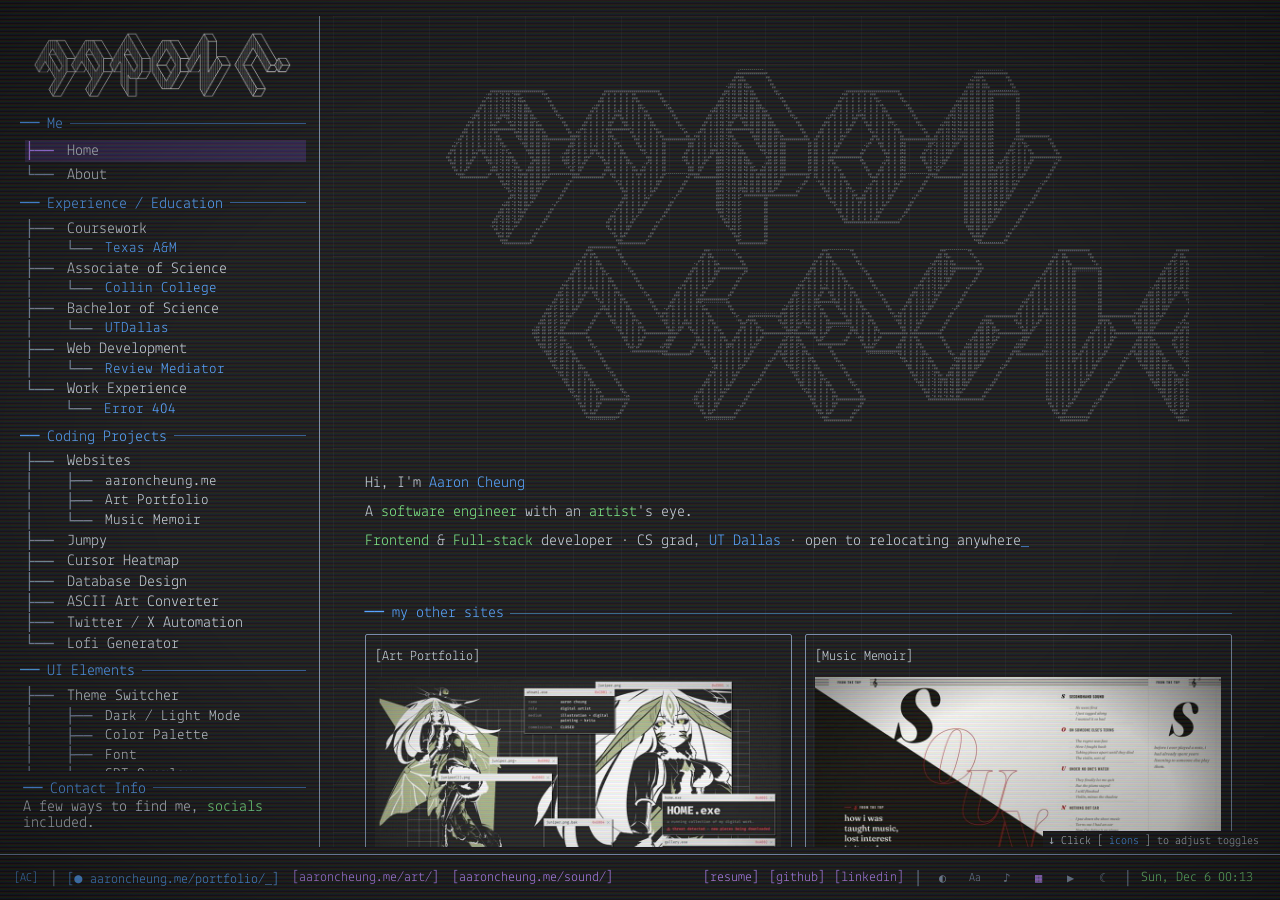
==== commit 54278217: "adjusted fonts, trimmed skills, changed highlight colors." ====
--- a/index.html
+++ b/index.html
@@ -15,7 +15,7 @@
             document.documentElement.setAttribute("data-palette", savedPalette);
         }
         const savedFont = localStorage.getItem("site-font");
-        if (savedFont && savedFont !== "fira") {
+        if (savedFont && savedFont !== "lekton") {
             document.documentElement.setAttribute("data-font", savedFont);
         }
         var _savedCrt = localStorage.getItem("site-crt");
@@ -42,14 +42,14 @@
     <meta name="twitter:description" content="Software engineer with an artist's eye. Play a game AI, watch a live heatmap, or query a real database — all without leaving the page." />
     <meta name="twitter:image" content="https://aaroncheung.me/data/images/og-preview.jpg" />
 
-    <!-- Bold Fira Mono isn't preloaded -- nothing above the fold uses bold
+    <!-- Bold Lekton isn't preloaded -- nothing above the fold uses bold
          weight, so the browser warns it went unused. It still loads
          normally via css/tui.css's @font-face the first time a heading
          actually needs it. -->
-    <link rel="preload" as="font" href="fonts/fira-mono-v14-latin-regular.woff2" type="font/woff2"
+    <link rel="preload" as="font" href="fonts/lekton-v21-latin-regular.woff2" type="font/woff2"
         crossorigin="anonymous">
     <link rel="icon" type="image/svg+xml" href="favicon.svg">
-    <link rel="stylesheet" type="text/css" href="css/tui.css?v=45">
+    <link rel="stylesheet" type="text/css" href="css/tui.css?v=52">
     <script src="js/overlay-esc.js" defer></script>
     <script src="js/contact_form.js" defer></script>
     <script src="js/theme.js" defer></script>
@@ -61,7 +61,7 @@
     <script src="js/keyboard-nav.js" defer></script>
     <script src="js/fuzzy-search.js" defer></script>
     <script src="js/command-palette.js" defer></script>
-    <script src="js/loader/loader.js?v=0.23" defer></script>
+    <script src="js/loader/loader.js?v=0.28" defer></script>
     <script src="js/mono-fit.js" defer></script>
     <script src="js/ascii-logo.js" defer></script>
     <script src="js/home-tiles.js" defer></script>
@@ -151,7 +151,7 @@
                             <div></div>
                         </div>
                         <p id="contact-section-paragraph">
-                            A few ways to find me, <span class="text-orange">socials</span> included.
+                            A few ways to find me, <span class="text-green">socials</span> included.
                         </p>
                     </div>
                 </div>
@@ -165,8 +165,8 @@
                         </div>
                         <div class="home-hero">
                             <h1 class="home-hero-name">Hi, I'm <span class="text-blue">Aaron Cheung</span></h1>
-                            <p class="home-hero-tagline">A <span class="text-orange">software engineer</span> with an <span class="text-pink">artist</span>'s eye.</p>
-                            <p class="home-hero-meta"><span class="text-orange">Frontend</span> &amp; <span class="text-orange">Full-stack</span> developer &middot; CS grad, <span class="text-blue">UT Dallas</span> &middot; open to relocating anywhere<span class="cursor-blink"></span></p>
+                            <p class="home-hero-tagline">A <span class="text-green">software engineer</span> with an <span class="text-green">artist</span>'s eye.</p>
+                            <p class="home-hero-meta"><span class="text-green">Frontend</span> &amp; <span class="text-green">Full-stack</span> developer &middot; CS grad, <span class="text-blue">UT Dallas</span> &middot; open to relocating anywhere<span class="cursor-blink"></span></p>
                         </div>
 
                         <div class="home-section">
@@ -235,9 +235,9 @@
                                 <div></div>
                             </div>
                             <p>Most of my work lives right here on this site.</p>
-                            <p>If you're looking to hire, my <a href="/aaron_cheung_resume.pdf" target="_blank" class="text-pink">resume</a> is here.</p>
-                            <p>The best way to reach me is email: <span class="text-pink">contact@aaroncheung.me</span>.</p>
-                            <p>Code lives on <a href="https://github.com/aaroncheung-me" target="_blank" class="text-pink">GitHub</a>, and I'm on <a href="https://www.linkedin.com/in/aaron-c-cheung/" target="_blank" class="text-pink">LinkedIn</a>.</p>
+                            <p>If you're looking to hire, my <a href="/aaron_cheung_resume.pdf" target="_blank" class="text-purple">resume</a> is here.</p>
+                            <p>The best way to reach me is email: <span class="text-purple">contact@aaroncheung.me</span>.</p>
+                            <p>Code lives on <a href="https://github.com/aaroncheung-me" target="_blank" class="text-purple">GitHub</a>, and I'm on <a href="https://www.linkedin.com/in/aaron-c-cheung/" target="_blank" class="text-purple">LinkedIn</a>.</p>
                         </div>
 
                     </div>
--- a/css/tui.css
+++ b/css/tui.css
@@ -1,4 +1,4 @@
-﻿@font-face {
+@font-face {
   font-display: swap;
   font-family: "Fira Mono";
   font-style: normal;
@@ -30,19 +30,50 @@
   src: url("../fonts/lekton-v21-latin-700.woff2") format("woff2");
 }
 
+@font-face {
+  font-display: swap;
+  font-family: "Ubuntu Mono";
+  font-style: normal;
+  font-weight: 400;
+  src: url("../fonts/ubuntu-mono-v19-latin-regular.woff2") format("woff2");
+}
+
+@font-face {
+  font-display: swap;
+  font-family: "Ubuntu Mono";
+  font-style: normal;
+  font-weight: 700;
+  src: url("../fonts/ubuntu-mono-v19-latin-700.woff2") format("woff2");
+}
+
+@font-face {
+  font-display: swap;
+  font-family: "Anonymous Pro";
+  font-style: normal;
+  font-weight: 400;
+  src: url("../fonts/anonymous-pro-v22-latin-regular.woff2") format("woff2");
+}
+
+@font-face {
+  font-display: swap;
+  font-family: "Anonymous Pro";
+  font-style: normal;
+  font-weight: 700;
+  src: url("../fonts/anonymous-pro-v22-latin-700.woff2") format("woff2");
+}
+
 :root {
   --clr-primary-txt: #c9d1d9;
   --clr-primary-bg: #1c1c1e;
   --clr-tertiary-bg: #2c2c2e;
   --clr-secondary-bg: #352a4d;
   --clr-border: #8090a8;
-  --clr-orange: #7ee787;
+  --clr-green: #7ee787;
   --clr-blue: #58a6ff;
-  --clr-pink: #bc8cff;
-  --clr-light-blue: #79c0ff;
+  --clr-purple: #bc8cff;
   --clr-hover-overlay: rgba(255, 255, 255, 0.1);
   --clr-grid: rgba(128, 144, 168, 0.07);
-  --font-mono: "Fira Mono", monospace, sans-serif;
+  --font-mono: "Lekton", monospace, sans-serif;
   --footer-height: 2.8rem;
 }
 
@@ -52,10 +83,9 @@
   --clr-tertiary-bg: #e9ecef;
   --clr-secondary-bg: #e8def8;
   --clr-border: #57606a;
-  --clr-orange: #116329;
+  --clr-green: #0a7d3a;
   --clr-blue: #0969da;
-  --clr-pink: #8250df;
-  --clr-light-blue: #0550ae;
+  --clr-purple: #7a3fd0;
   --clr-hover-overlay: rgba(0, 0, 0, 0.08);
   --clr-grid: rgba(87, 96, 106, 0.1);
 }
@@ -63,50 +93,42 @@
 /* Colour Palettes */
 
 [data-palette="ocean"] {
-  --clr-orange:     #1ecece;
-  --clr-pink:       #a07afc;
-  --clr-light-blue: #5ed8f8;
+  --clr-green:     #1ecece;
+  --clr-purple:       #a07afc;
   --clr-blue:       #4888f8;
 }
 [data-theme="light"][data-palette="ocean"] {
-  --clr-orange:     #0a7878;
-  --clr-pink:       #5533bb;
-  --clr-light-blue: #0360aa;
+  --clr-green:     #0a7878;
+  --clr-purple:       #5533bb;
   --clr-blue:       #1144cc;
 }
 
 [data-palette="forest"] {
-  --clr-orange:     #4ed888;
-  --clr-pink:       #c0de4a;
-  --clr-light-blue: #6ae8a8;
+  --clr-green:     #4ed888;
+  --clr-purple:       #c0de4a;
   --clr-blue:       #3ab870;
 }
 [data-theme="light"][data-palette="forest"] {
-  --clr-orange:     #186a38;
-  --clr-pink:       #5a6800;
-  --clr-light-blue: #0d5c30;
+  --clr-green:     #186a38;
+  --clr-purple:       #5a6800;
   --clr-blue:       #0a4225;
 }
 
 [data-palette="ember"] {
-  --clr-orange:     #f0c040;
-  --clr-pink:       #ff6a80;
-  --clr-light-blue: #ffa040;
+  --clr-green:     #f0c040;
+  --clr-purple:       #ff6a80;
   --clr-blue:       #e06040;
 }
 [data-theme="light"][data-palette="ember"] {
-  --clr-orange:     #7a5800;
-  --clr-pink:       #bb1030;
-  --clr-light-blue: #8a4400;
+  --clr-green:     #7a5800;
+  --clr-purple:       #bb1030;
   --clr-blue:       #882010;
 }
 
 /* Fonts */
 
-[data-font="jetbrains"] { --font-mono: "JetBrains Mono", monospace; }
-[data-font="ibm-plex"]  { --font-mono: "IBM Plex Mono",  monospace; }
-[data-font="space"]     { --font-mono: "Space Mono",     monospace; }
-[data-font="lekton"]    { --font-mono: "Lekton", monospace, sans-serif; }
+[data-font="ubuntu"]        { --font-mono: "Ubuntu Mono", monospace; }
+[data-font="anonymous-pro"] { --font-mono: "Anonymous Pro", monospace; }
 
 /* CRT Scanline Overlay */
 
@@ -201,7 +223,7 @@
 
 .cursor-blink::after {
   content: '_';
-  color: var(--clr-light-blue);
+  color: var(--clr-blue);
   animation: cursor-blink 1s step-end infinite;
 }
 
@@ -293,7 +315,7 @@
 }
 
 .home-hero-meta {
-  color: var(--clr-border);
+  color: var(--clr-primary-txt);
 }
 
 .tile-grid {
@@ -318,7 +340,7 @@
 .live-tile:focus-visible,
 .live-tile:has(.live-tile-title:hover),
 .live-tile:has(.live-tile-title:focus-visible) {
-  border-color: var(--clr-light-blue);
+  border-color: var(--clr-purple);
   background: var(--clr-hover-overlay);
 }
 
@@ -343,7 +365,7 @@
 }
 
 .live-tile-caption {
-  color: var(--clr-border);
+  color: var(--clr-primary-txt);
   font-size: 0.8em;
 }
 
@@ -370,7 +392,7 @@
 }
 
 .tile-theme-icon {
-  color: var(--clr-border);
+  color: var(--clr-primary-txt);
   font-family: var(--font-mono);
 }
 
@@ -428,7 +450,7 @@
 }
 
 .tile-lofi-play-btn:hover {
-  border-color: var(--clr-orange);
+  border-color: var(--clr-purple);
 }
 
 /* Hidden (not removed) while playing -- the live scope is the "it's
@@ -452,7 +474,7 @@
   bottom: calc(var(--footer-height) + 0.35rem);
   right: 1rem;
   font-size: 0.75em;
-  color: var(--clr-border);
+  color: var(--clr-primary-txt);
   background-color: var(--clr-primary-bg);
   padding: 0.15rem 0.3rem;
   z-index: 100;
@@ -588,6 +610,12 @@
   flex-shrink: 0;
   flex-grow: 0;
   padding-bottom: 1rem;
+  /* #contact sits outside #nav-scroll-area (it doesn't scroll with the rest
+     of the nav), so it misses the scrollbar-compensation margin/padding
+     that RTL-flipped area applies to its children -- replicated here so its
+     title lines up with the scrollable sections above it. */
+  margin-left: -0.55rem;
+  padding-left: 1rem;
 }
 
 .footer-item {
@@ -599,12 +627,12 @@
 }
 
 .footer-brand {
-  color: var(--clr-light-blue);
+  color: var(--clr-blue);
   white-space: nowrap;
 }
 
 .footer-tab {
-  color: var(--clr-light-blue);
+  color: var(--clr-blue);
   white-space: nowrap;
 }
 
@@ -615,7 +643,7 @@
   font-size: inherit;
   padding: 0;
   margin-left: 0.4em;
-  color: var(--clr-border);
+  color: var(--clr-purple);
   cursor: pointer;
   white-space: nowrap;
 }
@@ -636,6 +664,26 @@
   align-items: center;
   gap: 0.6rem;
   flex-shrink: 0;
+}
+
+#footer-tray-controls {
+  display: flex;
+  align-items: center;
+  gap: 0.6rem;
+}
+
+#footer-tray-toggle {
+  display: none;
+}
+
+@media screen and (min-width: 769px) and (max-width: 1250px) {
+  #footer-tray-controls {
+    display: none;
+  }
+
+  #footer-tray-toggle {
+    display: inline-flex;
+  }
 }
 
 .footer-tray-btn {
@@ -660,7 +708,7 @@
 }
 
 .footer-tray-btn.active {
-  color: var(--clr-orange);
+  color: var(--clr-purple);
 }
 
 /* Footer popup */
@@ -668,17 +716,35 @@
 #footer-popup {
   position: fixed;
   background: var(--clr-primary-bg);
-  border: 1px solid var(--clr-orange);
+  border: 1px solid var(--clr-purple);
   z-index: 1000;
   min-width: 9rem;
   font-family: var(--font-mono);
   font-size: 0.85rem;
 }
 
+.footer-popup-links {
+  display: flex;
+  align-items: center;
+  gap: 0.7rem;
+  padding: 0.5rem 0.6rem;
+}
+
+.footer-popup-divider {
+  border-top: 1px solid var(--clr-border);
+}
+
+.footer-popup-icons {
+  display: flex;
+  align-items: center;
+  gap: 0.4rem;
+  padding: 0.4rem 0.6rem;
+}
+
 #footer-popup .popup-title {
   padding: 0.15rem 0.5rem;
   border-bottom: 1px solid var(--clr-border);
-  color: var(--clr-orange);
+  color: var(--clr-purple);
   user-select: none;
 }
 
@@ -702,27 +768,27 @@
 }
 
 .popup-option.active {
-  color: var(--clr-orange);
+  color: var(--clr-purple);
 }
 
 .popup-dot {
   display: inline-block;
   width: 1ch;
-  color: var(--clr-orange);
+  color: var(--clr-purple);
 }
 
 #footer-datetime {
-  color: var(--clr-light-blue);
+  color: var(--clr-green);
   white-space: nowrap;
   min-width: 18ch;
 }
 
 .footer-brand {
-  color: var(--clr-light-blue) !important;
+  color: var(--clr-blue) !important;
 }
 
 .footer-link {
-  color: var(--clr-pink);
+  color: var(--clr-purple);
   text-decoration: none;
   cursor: pointer;
   transition: color 0.1s ease;
@@ -829,7 +895,7 @@
   justify-content: center;
   width: 70%;
   padding: 0.5rem;
-  border: 0.1px solid var(--clr-light-blue);
+  border: 0.1px solid var(--clr-blue);
 }
 
 .project-image {
@@ -845,7 +911,7 @@
   font-size: 0.8rem;
   line-height: 1.2rem;
   padding: 0.5rem;
-  border: 0.1px solid var(--clr-light-blue);
+  border: 0.1px solid var(--clr-blue);
   color: var(--clr-primary-txt);
   overflow-x: scroll;
 }
@@ -870,7 +936,7 @@
   width: 100%;
   gap: 0.4rem;
   transition: color 0.15s ease;
-  color: var(--clr-border);
+  color: var(--clr-blue);
 }
 
 .decorating-text p {
@@ -912,7 +978,7 @@
   display: none;
 }
 
-@media screen and (min-width: 1600px) {
+@media screen and (min-width: 1300px) {
   .company-abbr { display: none; }
   .company-full { display: inline; }
 }
@@ -945,11 +1011,12 @@
 
 .skill-category-header.selected-item,
 .ui-element-header.selected-item {
-  color: var(--clr-light-blue);
+  color: var(--clr-purple);
 }
 
 .selected-item .tree-prefix {
-  color: var(--clr-light-blue);
+  color: var(--clr-purple);
+  font-weight: bold;
 }
 
 .skill-item,
@@ -970,7 +1037,10 @@
 .tree-indent {
   color: var(--clr-border);
   user-select: none;
-  transition: color 0.15s ease;
+  /* No color transition: interpolating from --clr-border (blue-gray) to
+     --clr-purple (red-heavy purple) crosses a visibly blue-dominant hue
+     partway through, since blue rises faster than red along that path.
+     An instant snap avoids the flash entirely. */
 }
 
 .tree-prefix {
@@ -979,17 +1049,20 @@
 
 .skill-item.category-active .tree-prefix,
 .experience-location.entry-active .tree-prefix {
-  color: var(--clr-light-blue);
+  color: var(--clr-purple);
+  font-weight: bold;
 }
 
 .skill-item.path-to-active .tree-indent,
 .experience-location.path-to-active .tree-indent,
 .ui-element-child.path-to-active .tree-indent {
-  color: var(--clr-light-blue);
+  color: var(--clr-purple);
+  font-weight: bold;
 }
 
 .ui-element-header.child-active .tree-prefix {
-  color: var(--clr-light-blue);
+  color: var(--clr-purple);
+  font-weight: bold;
 }
 
 .project-explain-toggle {
@@ -1016,7 +1089,7 @@
 .project-explain-toggle:hover .project-explain-arrow,
 .project-explain-toggle:focus-visible .project-explain-arrow,
 .project-explain-toggle[aria-expanded="true"] .project-explain-arrow {
-  color: var(--clr-light-blue);
+  color: var(--clr-purple);
 }
 
 .project-explain-body {
@@ -1033,7 +1106,7 @@
 }
 
 .skill-category-description {
-  color: var(--clr-border);
+  color: var(--clr-primary-txt);
   margin-top: 0.5rem;
 }
 
@@ -1047,9 +1120,9 @@
 .skill-tag {
   font-family: var(--font-mono);
   font-size: 1.05rem;
-  border: 1px solid var(--clr-light-blue);
+  border: 1px solid var(--clr-green);
   padding: 0.6rem 1.1rem;
-  color: var(--clr-blue);
+  color: var(--clr-green);
   transition: background-color 0.2s ease;
 }
 
@@ -1068,7 +1141,7 @@
 }
 
 .skill-pkg-prompt {
-  color: var(--clr-border);
+  color: var(--clr-purple);
 }
 
 .skill-pkg-body {
@@ -1084,7 +1157,7 @@
 }
 
 .skill-pkg-key {
-  color: var(--clr-border);
+  color: var(--clr-purple);
   white-space: nowrap;
 }
 
@@ -1101,7 +1174,7 @@
 .skill-pkg-link {
   background: none;
   border: none;
-  color: var(--clr-pink);
+  color: var(--clr-purple);
   cursor: pointer;
   font-family: var(--font-mono);
   font-size: inherit;
@@ -1112,25 +1185,21 @@
   text-decoration: underline;
 }
 
-.selected-frame .decorating-text {
-  color: var(--clr-light-blue);
-}
-
 .selected-item,
 .selected-item div {
   background-color: var(--clr-secondary-bg);
 }
 
-.text-orange {
-  color: var(--clr-orange);
+.text-green {
+  color: var(--clr-green);
 }
 
 .text-blue {
   color: var(--clr-blue);
 }
 
-.text-pink {
-  color: var(--clr-pink);
+.text-purple {
+  color: var(--clr-purple);
 }
 
 .technologies-row {
@@ -1262,7 +1331,7 @@
 #command-palette-box {
   width: min(600px, 90vw);
   background-color: var(--clr-primary-bg);
-  border: 1px solid var(--clr-light-blue);
+  border: 1px solid var(--clr-purple);
   font-family: var(--font-mono);
 }
 
@@ -1304,18 +1373,18 @@
 
 .cp-label mark {
   background: none;
-  color: var(--clr-orange);
+  color: var(--clr-green);
   font-weight: bold;
 }
 
 .cp-hint {
-  color: var(--clr-border);
+  color: var(--clr-primary-txt);
   font-size: 0.8rem;
 }
 
 .cp-empty {
   padding: 0.8rem 1rem;
-  color: var(--clr-border);
+  color: var(--clr-primary-txt);
   font-style: italic;
 }
 
@@ -1330,7 +1399,7 @@
 }
 
 #easter-egg-inner {
-  border: 1px solid var(--clr-orange);
+  border: 1px solid var(--clr-purple);
   padding: 2rem 2.5rem;
   font-family: var(--font-mono);
   background-color: var(--clr-primary-bg);
@@ -1345,7 +1414,7 @@
 
 .ee-close {
   margin-top: 1.5rem;
-  color: var(--clr-border);
+  color: var(--clr-primary-txt);
   font-size: 0.8rem;
   font-style: italic;
 }
@@ -1475,7 +1544,7 @@
   padding: 0.3em 0.6em;
   border-bottom: 1px solid var(--clr-border);
   font-size: 0.8em;
-  color: var(--clr-border);
+  color: var(--clr-blue);
   flex-shrink: 0;
 }
 
@@ -1537,13 +1606,13 @@
 }
 
 .db-query-desc {
-  color: var(--clr-border);
+  color: var(--clr-primary-txt);
   font-size: 0.85em;
 }
 
 .ui-demo button.active,
 .site-mirror-mode-btn.active {
-  color: var(--clr-light-blue);
+  color: var(--clr-purple);
   background-color: var(--clr-secondary-bg);
 }
 .theme-panel {
@@ -1583,13 +1652,13 @@
 }
 
 .kb-key {
-  color: var(--clr-light-blue);
+  color: var(--clr-green);
   white-space: nowrap;
   width: 7rem;
 }
 
 .kb-desc {
-  color: var(--clr-border);
+  color: var(--clr-primary-txt);
 }
 
 #jumpy-demo {
@@ -1616,7 +1685,7 @@
 
 .jumpy-clickable {
   cursor: pointer;
-  border-color: var(--clr-light-blue);
+  border-color: var(--clr-purple);
 }
 
 .jumpy-clickable:hover {
@@ -1630,7 +1699,7 @@
 #jumpy-think-log {
   font-family: var(--font-mono);
   font-size: 0.8rem;
-  color: var(--clr-border);
+  color: var(--clr-green);
   line-height: 1.4;
   height: 0;
   overflow-y: auto;
@@ -1665,7 +1734,7 @@
   border: 1px solid var(--clr-border);
   padding: 1rem;
   margin-bottom: 0.8rem;
-  color: var(--clr-border);
+  color: var(--clr-primary-txt);
   font-style: italic;
 }
 #ascii-art-demo {
@@ -1676,11 +1745,11 @@
 }
 
 #ascii-art-drop {
-  border: 0.1px solid var(--clr-border);
+  border: 0.1px solid var(--clr-purple);
   padding: 0.8rem 1rem;
   text-align: center;
   cursor: pointer;
-  color: var(--clr-border);
+  color: var(--clr-purple);
   font-size: 0.85rem;
   transition: border-color 0.15s, color 0.15s;
 }
@@ -1691,8 +1760,8 @@
 }
 
 #ascii-art-drop.ascii-drag-over {
-  border-color: var(--clr-light-blue);
-  color: var(--clr-light-blue);
+  border-color: var(--clr-primary-txt);
+  color: var(--clr-primary-txt);
 }
 
 .ascii-controls {
@@ -1704,7 +1773,7 @@
 }
 
 .ascii-ctrl-label {
-  color: var(--clr-border);
+  color: var(--clr-purple);
   white-space: nowrap;
 }
 
@@ -1716,7 +1785,7 @@
 
 .ascii-controls input[type='range'] {
   width: 100%;
-  accent-color: var(--clr-light-blue);
+  accent-color: var(--clr-purple);
 }
 
 /* Lofi Sketch (Projects page demo panel -- see projects/lofi-sketch/) */
@@ -1744,7 +1813,7 @@
   display: flex;
   justify-content: space-between;
   align-items: baseline;
-  color: var(--clr-border);
+  color: var(--clr-green);
 }
 
 .lofi-state {
@@ -1752,8 +1821,8 @@
 }
 
 .lofi-toggle[aria-pressed="true"] {
-  border-color: var(--clr-orange);
-  color: var(--clr-orange);
+  border-color: var(--clr-purple);
+  color: var(--clr-purple);
 }
 
 .lofi-mix {
@@ -1770,7 +1839,7 @@
 }
 
 .lofi-mix-row label {
-  color: var(--clr-border);
+  color: var(--clr-purple);
   white-space: nowrap;
 }
 
@@ -1781,7 +1850,7 @@
 
 .lofi-mix-row input[type="range"] {
   width: 100%;
-  accent-color: var(--clr-orange);
+  accent-color: var(--clr-purple);
 }
 
 @media (min-width: 640px) {
@@ -1824,7 +1893,7 @@
   top: 50%;
   height: 2px;
   transform: translateY(-50%);
-  background: var(--clr-light-blue);
+  background: var(--clr-purple);
   pointer-events: none;
 }
 
@@ -1855,7 +1924,7 @@
   width: 14px;
   height: 14px;
   border-radius: 50%;
-  background: var(--clr-light-blue);
+  background: var(--clr-purple);
   cursor: pointer;
 }
 
@@ -1865,7 +1934,7 @@
   height: 14px;
   border: none;
   border-radius: 50%;
-  background: var(--clr-light-blue);
+  background: var(--clr-purple);
   cursor: pointer;
 }
 
@@ -1903,7 +1972,7 @@
 
 #site-mirror-url {
   margin-left: 0.6rem;
-  color: var(--clr-border);
+  color: var(--clr-green);
 }
 
 #site-mirror-frame-wrap {
@@ -1926,7 +1995,7 @@
 #site-mirror-note {
   border: 1px solid var(--clr-border);
   padding: 1rem;
-  color: var(--clr-border);
+  color: var(--clr-primary-txt);
   font-style: italic;
 }
 #mobile-header {
@@ -1938,7 +2007,7 @@
   border: none;
   font-family: inherit;
   padding: 0;
-  color: var(--clr-light-blue);
+  color: var(--clr-purple);
   white-space: nowrap;
   overflow: hidden;
   text-overflow: ellipsis;
@@ -1951,7 +2020,7 @@
 }
 
 #mobile-header-datetime {
-  color: var(--clr-light-blue);
+  color: var(--clr-green);
   white-space: nowrap;
   font-size: 0.8rem;
 }
@@ -2038,7 +2107,7 @@
     top: 2.8rem;
     right: 0.7rem;
     font-size: 0.75em;
-    color: var(--clr-border);
+    color: var(--clr-primary-txt);
     z-index: 100;
     pointer-events: none;
   }
@@ -2113,7 +2182,7 @@
   }
 
   #mobile-tabbar .tab.active {
-    color: var(--clr-light-blue);
+    color: var(--clr-purple);
     background-color: var(--clr-secondary-bg);
   }
 
@@ -2125,7 +2194,7 @@
     display: none;
     background: transparent;
     border: none;
-    color: var(--clr-orange);
+    color: var(--clr-purple);
     font-family: var(--font-mono);
     font-size: 0.9rem;
     cursor: pointer;
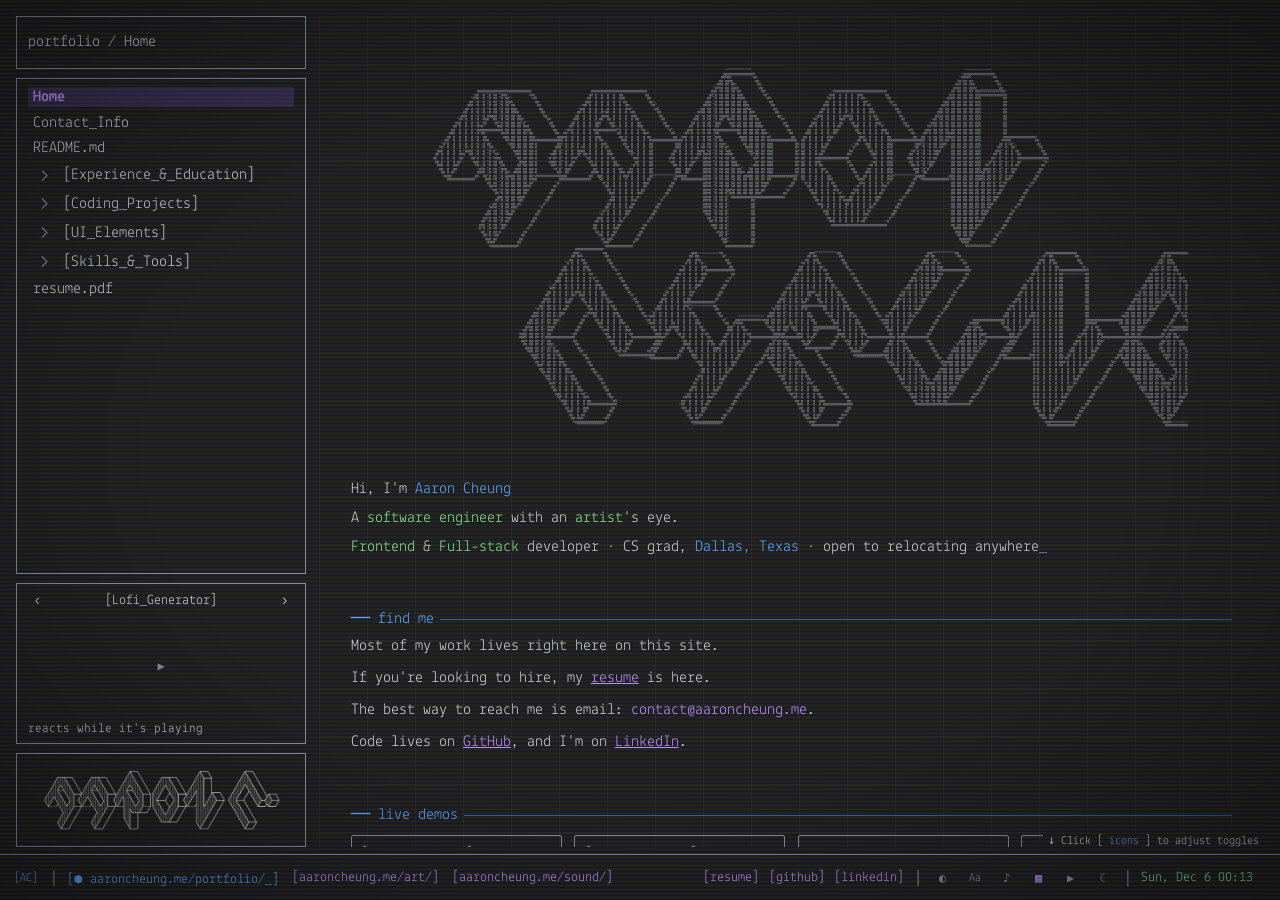
==== commit d3631dc9: "changed nav bar format" ====
--- a/index.html
+++ b/index.html
@@ -65,6 +65,8 @@
     <script src="js/mono-fit.js" defer></script>
     <script src="js/ascii-logo.js" defer></script>
     <script src="js/home-tiles.js" defer></script>
+    <script src="js/site-status.js" defer></script>
+    <script src="js/nav-widget-panel.js" defer></script>
 
     <!-- Private visitor count only, nothing shown on-site -- see analytics/. -->
     <script data-goatcounter="https://aaroncheung.goatcounter.com/count" async src="//gc.zgo.at/count.js"></script>
@@ -81,83 +83,35 @@
         <div data-include="partials/mobile-header.html"></div>
         <div id="section-container">
             <div id="left-section">
-                <div id="nav-logo" tabindex="0" role="button" aria-label="Go to home" onclick="setActiveTab(0);goToSection(0,0);render(true)">
+                <!-- Breadcrumb for whatever page is currently open, e.g.
+                     "portfolio / UI Elements / Theme Switcher / Font" --
+                     populated by js/tui.js's goToPage() into #nav-location-content. -->
+                <div id="nav-location-panel" tabindex="0" role="button" aria-label="Open file explorer" onclick="goToPage('explorer')">
+                    <div id="nav-location-content"></div>
+                </div>
+                <!-- #nav-panel is its own bordered panel; #nav-scroll-area
+                     inside keeps its own RTL scrollbar-on-the-left trick
+                     unaffected by that border. Populated entirely by
+                     js/render-lists.js as one collapsible folder/page tree
+                     (Me, Experience/Education, Coding Projects, UI Elements,
+                     Skills - Tools, Contact Info are all top-level
+                     folders/pages inside this single list -- see js/tui.js). -->
+                <div id="nav-panel">
+                    <div id="nav-scroll-area" tabindex="0" aria-label="Section navigation"></div>
+                </div>
+                <!-- Mini live-demo switcher (Lofi/Theme/Site Status),
+                     populated by js/nav-widget-panel.js into #nav-widget-content
+                     -- reuses the same mount functions as the home page's tiles. -->
+                <div id="nav-widget-panel">
+                    <div id="nav-widget-content"></div>
+                </div>
+                <div id="nav-logo" tabindex="0" role="button" aria-label="Go to home" onclick="goToPage('home')">
                     <div id="logo-container-nav">
                         <img loading="eager" src="data/images/logo.png" alt="Aaron C." decoding="async" width="550" height="165">
                     </div>
                 </div>
-                <div id="nav-scroll-area" tabindex="0" aria-label="Section navigation">
-                    <div class="container" id="me">
-                        <div class="container-content">
-                            <div class="title decorating-text">
-                                <p>Me</p>
-                                <div></div>
-                            </div>
-                            <div class="ui-list">
-                                <div class="nav-page-item"><span class="tree-prefix">├──</span>Home</div>
-                                <div class="nav-page-item"><span class="tree-prefix">└──</span>About</div>
-                            </div>
-                        </div>
-                    </div>
-                    <div class="container" id="experience">
-                        <div class="container-content">
-                            <div id="experience-title" class="title decorating-text">
-                                <p>
-                                    Experience / Education
-                                </p>
-                                <div></div>
-                            </div>
-                            <div class="ui-list"></div>
-                        </div>
-                    </div>
-                    <div class="container" id="projects">
-                        <div class="container-content">
-                            <div class="title decorating-text">
-                                <p>Coding Projects</p>
-                                <div></div>
-                            </div>
-                            <div class="ui-list"></div>
-                        </div>
-                    </div>
-                    <div class="container" id="ui-elements">
-                        <div class="container-content">
-                            <div id="ui-elements-title" class="title decorating-text">
-                                <p>
-                                    UI Elements
-                                </p>
-                                <div></div>
-                            </div>
-                            <div class="ui-list"></div>
-                        </div>
-                    </div>
-                    <div class="container" id="skills">
-                        <div class="container-content">
-                            <div id="skills-title" class="title decorating-text">
-                                <p>
-                                    Skills - Tools
-                                </p>
-                                <div></div>
-                            </div>
-                            <div class="ui-list"></div>
-                        </div>
-                    </div>
-                </div>
-                <div class="container" id="contact">
-                    <div class="container-content">
-                        <div class="title decorating-text">
-                            <p>
-                                Contact Info
-                            </p>
-                            <div></div>
-                        </div>
-                        <p id="contact-section-paragraph">
-                            A few ways to find me, <span class="text-green">socials</span> included.
-                        </p>
-                    </div>
-                </div>
             </div>
             <div id="right-section">
-                <button id="mobile-back-button" type="button">&lsaquo; back</button>
                 <div class="container h-fill" id="main-content" tabindex="0" aria-label="Main content">
                     <div class="container-content">
                         <div id="logo-container">
@@ -166,30 +120,18 @@
                         <div class="home-hero">
                             <h1 class="home-hero-name">Hi, I'm <span class="text-blue">Aaron Cheung</span></h1>
                             <p class="home-hero-tagline">A <span class="text-green">software engineer</span> with an <span class="text-green">artist</span>'s eye.</p>
-                            <p class="home-hero-meta"><span class="text-green">Frontend</span> &amp; <span class="text-green">Full-stack</span> developer &middot; CS grad, <span class="text-blue">UT Dallas</span> &middot; open to relocating anywhere<span class="cursor-blink"></span></p>
+                            <p class="home-hero-meta"><span class="text-green">Frontend</span> &amp; <span class="text-green">Full-stack</span> developer &middot; CS grad, <span class="text-blue">Dallas, Texas</span> &middot; open to relocating anywhere<span class="cursor-blink"></span></p>
                         </div>
 
                         <div class="home-section">
                             <div class="title decorating-text">
-                                <p>my other sites</p>
+                                <p>find me</p>
                                 <div></div>
                             </div>
-                            <div class="tile-grid">
-                                <div class="live-tile live-tile-site" id="tile-art" tabindex="0" role="button" onclick="setActiveTab(2);goToSection(2,2);render(true)">
-                                    <p class="live-tile-title">[Art Portfolio]</p>
-                                    <div class="live-tile-frame tile-site-frame">
-                                        <img src="data/images/home-tile-art.jpg" alt="Art Portfolio homepage preview" loading="lazy">
-                                    </div>
-                                    <p class="live-tile-caption">glitch/error-window art gallery</p>
-                                </div>
-                                <div class="live-tile live-tile-site" id="tile-music" tabindex="0" role="button" onclick="setActiveTab(2);goToSection(2,3);render(true)">
-                                    <p class="live-tile-title">[Music Memoir]</p>
-                                    <div class="live-tile-frame tile-site-frame">
-                                        <img src="data/images/home-tile-music.jpg" alt="Music Memoir homepage preview" loading="lazy">
-                                    </div>
-                                    <p class="live-tile-caption">an essay on music, in chapters</p>
-                                </div>
-                            </div>
+                            <p>Most of my work lives right here on this site.</p>
+                            <p>If you're looking to hire, my <a href="/aaron_cheung_resume.pdf" target="_blank" class="text-purple">resume</a> is here.</p>
+                            <p>The best way to reach me is email: <span class="text-purple">contact@aaroncheung.me</span>.</p>
+                            <p>Code lives on <a href="https://github.com/aaroncheung-me" target="_blank" class="text-purple">GitHub</a>, and I'm on <a href="https://www.linkedin.com/in/aaron-c-cheung/" target="_blank" class="text-purple">LinkedIn</a>.</p>
                         </div>
 
                         <div class="home-section">
@@ -198,15 +140,15 @@
                                 <div></div>
                             </div>
                             <div class="tile-grid">
-                                <div class="live-tile" id="tile-lofi" onclick="setActiveTab(2);goToSection(2,9);render(true)">
-                                    <button type="button" class="live-tile-title" onclick="event.stopPropagation();setActiveTab(2);goToSection(2,9);render(true)">[Lofi Generator]</button>
+                                <div class="live-tile" id="tile-lofi" onclick="goToPage('proj-lofi')">
+                                    <button type="button" class="live-tile-title" onclick="event.stopPropagation();goToPage('proj-lofi')">[Lofi_Generator]</button>
                                     <div class="live-tile-frame tile-lofi-frame" id="tile-lofi-frame">
                                         <button id="tile-lofi-play-btn" class="footer-tray-btn tile-lofi-play-btn" onclick="event.stopPropagation();setLofiPlaying(!getLofiPlaying())" aria-label="Play Lofi Generator, plays across the whole site">▶</button>
                                     </div>
                                     <p class="live-tile-caption">reacts while it's playing</p>
                                 </div>
-                                <div class="live-tile" id="tile-theme" onclick="setActiveTab(3);goToSection(3,0);render(true)">
-                                    <button type="button" class="live-tile-title" onclick="event.stopPropagation();setActiveTab(3);goToSection(3,0);render(true)">[Theme Switcher]</button>
+                                <div class="live-tile" id="tile-theme" onclick="goToPage('ui-overview-theme')">
+                                    <button type="button" class="live-tile-title" onclick="event.stopPropagation();goToPage('ui-overview-theme')">[Theme_Switcher]</button>
                                     <div class="live-tile-frame tile-theme-frame">
                                         <span class="tile-theme-icon" aria-hidden="true">◐</span>
                                         <span class="tile-theme-icon" aria-hidden="true">Aa</span>
@@ -216,13 +158,13 @@
                                     </div>
                                     <p class="live-tile-caption">toggle to change the site, live</p>
                                 </div>
-                                <div class="live-tile" id="tile-jumpy" tabindex="0" role="button" onclick="setActiveTab(2);goToSection(2,4);render(true)">
+                                <div class="live-tile" id="tile-jumpy" tabindex="0" role="button" onclick="goToPage('proj-jumpy')">
                                     <p class="live-tile-title">[Jumpy]</p>
-                                    <div class="live-tile-frame" id="tile-jumpy-board"></div>
+                                    <div class="live-tile-frame tile-jumpy-board" id="tile-jumpy-board"></div>
                                     <p class="live-tile-caption">play against it</p>
                                 </div>
-                                <div class="live-tile" id="tile-heatmap" tabindex="0" role="button" onclick="setActiveTab(2);goToSection(2,5);render(true)">
-                                    <p class="live-tile-title">[Cursor Heatmap]</p>
+                                <div class="live-tile" id="tile-heatmap" tabindex="0" role="button" onclick="goToPage('proj-heatmap')">
+                                    <p class="live-tile-title">[Cursor_Heatmap]</p>
                                     <div class="live-tile-frame tile-heatmap-boxed" id="tile-heatmap-frame"></div>
                                     <p class="live-tile-caption">move to reveal</p>
                                 </div>
@@ -231,13 +173,25 @@
 
                         <div class="home-section">
                             <div class="title decorating-text">
-                                <p>find me</p>
+                                <p>my other sites</p>
                                 <div></div>
                             </div>
-                            <p>Most of my work lives right here on this site.</p>
-                            <p>If you're looking to hire, my <a href="/aaron_cheung_resume.pdf" target="_blank" class="text-purple">resume</a> is here.</p>
-                            <p>The best way to reach me is email: <span class="text-purple">contact@aaroncheung.me</span>.</p>
-                            <p>Code lives on <a href="https://github.com/aaroncheung-me" target="_blank" class="text-purple">GitHub</a>, and I'm on <a href="https://www.linkedin.com/in/aaron-c-cheung/" target="_blank" class="text-purple">LinkedIn</a>.</p>
+                            <div class="tile-grid">
+                                <div class="live-tile live-tile-site" id="tile-art" tabindex="0" role="button" onclick="goToPage('proj-art')">
+                                    <p class="live-tile-title">[Art_Portfolio]</p>
+                                    <div class="live-tile-frame tile-site-frame">
+                                        <img src="data/images/home-tile-art.jpg" alt="Art Portfolio homepage preview" loading="lazy">
+                                    </div>
+                                    <p class="live-tile-caption">glitch/error-window art gallery</p>
+                                </div>
+                                <div class="live-tile live-tile-site" id="tile-music" tabindex="0" role="button" onclick="goToPage('proj-music')">
+                                    <p class="live-tile-title">[Music_Memoir]</p>
+                                    <div class="live-tile-frame tile-site-frame">
+                                        <img src="data/images/home-tile-music.jpg" alt="Music Memoir homepage preview" loading="lazy">
+                                    </div>
+                                    <p class="live-tile-caption">an essay on music, in chapters</p>
+                                </div>
+                            </div>
                         </div>
 
                     </div>
--- a/css/tui.css
+++ b/css/tui.css
@@ -362,6 +362,10 @@
   align-items: center;
   justify-content: center;
   font-family: var(--font-mono);
+  /* Without this, .tile-heatmap-boxed's 1px border adds on top of the fixed
+     height instead of being absorbed by it, making that one frame 2px
+     taller than its borderless siblings in the widget switcher. */
+  box-sizing: border-box;
 }
 
 .live-tile-caption {
@@ -396,11 +400,39 @@
   font-family: var(--font-mono);
 }
 
+/* .live-tile-frame's shared flex-center layout suits one centered child
+   (a canvas, an icon row) -- the status widget stacks two left-aligned text
+   lines instead, so it needs block layout, not centering. */
+.nav-widget-status-frame {
+  display: block;
+  padding: 0.3rem 0.4rem;
+  box-sizing: border-box;
+  overflow-y: auto;
+  text-align: left;
+}
+
+.status-branch {
+  display: flex;
+  align-items: center;
+  gap: 0.4rem;
+  margin-bottom: 0.2rem;
+}
+
+.status-dot {
+  color: var(--clr-green);
+}
+
+.status-commit {
+  color: var(--clr-primary-txt);
+  opacity: 0.85;
+  line-height: 1.4;
+}
+
 .tile-heatmap-boxed {
   border: 1px solid var(--clr-border);
 }
 
-#tile-jumpy-board {
+.tile-jumpy-board {
   display: flex;
   gap: 0.2rem;
   width: 100%;
@@ -420,7 +452,7 @@
 /* No width/height here on purpose: js/home-tiles.js sets the canvas's CSS
    size in lockstep with its buffer resolution to keep mouse-coordinate math
    from drifting. */
-#tile-heatmap-frame canvas {
+.tile-heatmap-boxed canvas {
   display: block;
 }
 
@@ -428,7 +460,7 @@
   position: relative;
 }
 
-#tile-lofi-frame canvas {
+.tile-lofi-frame canvas {
   display: block;
   width: 100%;
   height: 100%;
@@ -503,13 +535,98 @@
 #left-section {
   display: flex;
   flex-direction: column;
-  gap: 0.3rem;
+  gap: 0.6rem;
   width: 23%;
   max-width: 360px;
   height: 100%;
   min-height: 0;
-  border-right: 0.1px solid var(--clr-border);
-  padding-right: 0.8rem;
+}
+
+/* Four stacked panels down the left column: where-you-are breadcrumb, the
+   nav tree, the mini live-demo switcher, and the logo -- same border/sizing
+   treatment so all four read as one consistent set. */
+#nav-location-panel {
+  flex-shrink: 0;
+  display: flex;
+  align-items: center;
+  padding: 0.5rem 0.7rem;
+  box-sizing: border-box;
+  border: 0.1px solid var(--clr-border);
+  color: var(--clr-primary-txt);
+  white-space: normal;
+  overflow-wrap: break-word;
+  /* Fixed to a 2-line-tall box (deepest real path, e.g. "portfolio / UI
+     Elements / Theme Switcher / Font", wraps to exactly 2) rather than
+     height:auto -- otherwise this panel grows/shrinks by page depth and
+     shoves the nav tree below it up and down on every navigation. */
+  height: 3.3rem;
+  overflow: hidden;
+  cursor: pointer;
+  transition: background-color 0.15s ease;
+}
+
+#nav-location-panel:hover,
+#nav-location-panel:focus-visible {
+  background: var(--clr-hover-overlay);
+}
+
+#nav-location-content {
+  width: 100%;
+  line-height: 1.3;
+}
+
+#nav-panel {
+  flex: 1;
+  min-height: 0;
+  display: flex;
+  flex-direction: column;
+  padding: 0.5rem 0.7rem;
+  box-sizing: border-box;
+  border: 0.1px solid var(--clr-border);
+}
+
+#nav-widget-panel {
+  flex-shrink: 0;
+  padding: 0.5rem 0.7rem;
+  box-sizing: border-box;
+  border: 0.1px solid var(--clr-border);
+}
+
+.nav-widget-header {
+  display: flex;
+  align-items: center;
+  justify-content: space-between;
+  margin-bottom: 0.4rem;
+}
+
+.nav-widget-title {
+  font-size: 0.9em;
+}
+
+.nav-widget-arrow {
+  background: none;
+  border: none;
+  color: var(--clr-primary-txt);
+  font-family: inherit;
+  font-size: 1.1rem;
+  cursor: pointer;
+  padding: 0 0.3rem;
+}
+
+.nav-widget-arrow:hover {
+  color: var(--clr-purple);
+}
+
+/* Fixed to one line (ellipsized if a caption ever runs long) -- letting it
+   wrap freely was exactly the breadcrumb's height-varies-by-content problem
+   in miniature: a longer caption on one widget made the whole panel taller
+   than its siblings when you flipped to it. */
+.nav-widget-caption {
+  margin-top: 0.4rem;
+  margin-bottom: 0;
+  white-space: nowrap;
+  overflow: hidden;
+  text-overflow: ellipsis;
 }
 
 #right-section {
@@ -578,8 +695,12 @@
 #nav-logo {
   flex-shrink: 0;
   flex-grow: 0;
-  padding: 0.75rem 0 0;
+  /* Left/right must match #nav-panel's padding exactly so the logo box's
+     edges line up with the other panels in the column. */
+  padding: 0.75rem 0.7rem 0.5rem;
   cursor: pointer;
+  border: 0.1px solid var(--clr-border);
+  box-sizing: border-box;
 }
 
 #logo-container-nav {
@@ -598,24 +719,6 @@
 
 [data-theme="light"] #logo-container-nav img {
   filter: invert(1);
-}
-
-.nav-page-item {
-  cursor: pointer;
-  padding: 0.1rem 0;
-}
-
-#contact {
-  height: auto;
-  flex-shrink: 0;
-  flex-grow: 0;
-  padding-bottom: 1rem;
-  /* #contact sits outside #nav-scroll-area (it doesn't scroll with the rest
-     of the nav), so it misses the scrollbar-compensation margin/padding
-     that RTL-flipped area applies to its children -- replicated here so its
-     title lines up with the scrollable sections above it. */
-  margin-left: -0.55rem;
-  padding-left: 1rem;
 }
 
 .footer-item {
@@ -821,30 +924,21 @@
   display: flex;
   flex-direction: column;
   gap: 0;
-  /* Mirrored to RTL so the scrollbar lands on the left; content direction
-     is flipped back to normal on the immediate children below. */
-  direction: rtl;
-  margin-left: -0.75rem;
-  padding-left: 1rem;
+  /* Scrollbar hidden entirely (still scrolls via wheel/trackpad/keyboard,
+     just no visible track/thumb) rather than styled -- a shown/hidden
+     scrollbar was reserving/releasing its own width, shifting every row's
+     text a few px whenever it appeared or disappeared. Hiding it removes
+     that shift instead of just relocating it; the old direction:rtl trick
+     this section used to use (solely to put a visible scrollbar on the
+     left) is gone too, since there's no visible scrollbar left to place. */
+  scrollbar-width: none;
 }
 
 #nav-scroll-area::-webkit-scrollbar {
-  width: 3px;
-}
-
-#nav-scroll-area::-webkit-scrollbar-thumb {
-  background-color: var(--clr-border);
-  border-radius: 0;
-}
-
-#nav-scroll-area::-webkit-scrollbar-button {
   display: none;
-  width: 0;
-  height: 0;
-}
-
-#nav-scroll-area > .container {
-  direction: ltr;
+}
+
+#nav-scroll-area > .nav-toplevel {
   height: auto;
   flex-shrink: 0;
   flex-grow: 0;
@@ -865,11 +959,6 @@
   display: flex;
   flex-direction: column;
   overflow: hidden;
-}
-
-#left-section .container-content {
-  flex-grow: 1;
-  min-height: 0;
 }
 
 .outer-paragraph-container {
@@ -913,7 +1002,7 @@
   padding: 0.5rem;
   border: 0.1px solid var(--clr-blue);
   color: var(--clr-primary-txt);
-  overflow-x: scroll;
+  overflow-x: auto;
 }
 
 #logo-ascii {
@@ -963,104 +1052,82 @@
   opacity: 0.5;
 }
 
-.ui-list {
-  display: flex;
-  flex-direction: column;
-  gap: 0.1rem;
-  width: 99%;
-  padding: 0.3rem;
-  overflow-y: auto;
-  overflow-x: hidden;
-}
-
-
-.company-full {
+/* Unified VS Code-style folder/page nav tree (js/render-lists.js builds the
+   DOM, js/tui.js drives goToPage/setFolderExpanded). Every node is a
+   .nav-node wrapper; folders additionally get .nav-folder-node and a nested
+   .nav-children container that only shows once .expanded is added to the
+   wrapper -- real DOM nesting handles indentation, no manual depth math. */
+
+.nav-toplevel {
+  margin-top: 0.4rem;
+}
+
+.nav-toplevel:first-child {
+  margin-top: 0;
+}
+
+.nav-folder,
+.nav-page {
+  display: flex;
+  flex-direction: row;
+  align-items: center;
+  gap: 0.4rem;
+  padding: 0.1rem 0.3rem;
+  cursor: pointer;
+  transition: background-color 0.1s ease;
+  /* These rows are click targets, not text to select -- without this, a
+     double-click or an accidental drag highlights the row's text instead
+     of doing anything useful. */
+  user-select: none;
+}
+
+.nav-folder:hover,
+.nav-page:hover:not(.selected-item) {
+  background-color: var(--clr-tertiary-bg);
+}
+
+.nav-children {
   display: none;
-}
-
-@media screen and (min-width: 1300px) {
-  .company-abbr { display: none; }
-  .company-full { display: inline; }
-}
-
-.ui-list div {
-  display: flex;
-  flex-direction: row;
-  align-items: center;
-  gap: 0.5rem;
-  transition: background-color 0.1s ease;
-}
-
-.ui-list div:hover:not(.selected-item):not(.selected-item > div):not(.experience-location) {
-  background-color: var(--clr-tertiary-bg);
-}
-
-#contact:hover {
-  background-color: var(--clr-tertiary-bg);
-  cursor: pointer;
-}
-
-.skill-category-header {
-  margin-top: 0.5rem;
-  transition: color 0.15s ease;
-}
-
-.skill-category-header:first-child {
-  margin-top: 0;
-}
-
-.skill-category-header.selected-item,
-.ui-element-header.selected-item {
-  color: var(--clr-purple);
-}
-
-.selected-item .tree-prefix {
-  color: var(--clr-purple);
-  font-weight: bold;
-}
-
-.skill-item,
-.ui-element-child {
-  font-size: 0.92em;
-}
-
-.experience-location {
-  font-size: 0.92em;
-  cursor: pointer;
-}
-
-.experience-location:hover {
-  background-color: var(--clr-tertiary-bg);
-}
-
-.tree-prefix,
-.tree-indent {
-  color: var(--clr-border);
-  user-select: none;
-  /* No color transition: interpolating from --clr-border (blue-gray) to
-     --clr-purple (red-heavy purple) crosses a visibly blue-dominant hue
-     partway through, since blue rises faster than red along that path.
-     An instant snap avoids the flash entirely. */
-}
-
-.tree-prefix {
-  margin-right: 0.3rem;
-}
-
-.skill-item.category-active .tree-prefix,
-.experience-location.entry-active .tree-prefix {
-  color: var(--clr-purple);
-  font-weight: bold;
-}
-
-.skill-item.path-to-active .tree-indent,
-.experience-location.path-to-active .tree-indent,
-.ui-element-child.path-to-active .tree-indent {
-  color: var(--clr-purple);
-  font-weight: bold;
-}
-
-.ui-element-header.child-active .tree-prefix {
+  padding-left: 1.1rem;
+}
+
+.nav-folder-node.expanded > .nav-children {
+  display: block;
+}
+
+/* An actual SVG path (see js/render-lists.js), not a CSS-hacked shape --
+   every previous attempt (font glyph, rotated border corner, two rotated
+   strokes, a border-triangle) kept landing on some proportion or centering
+   issue because each was an indirect approximation. Here the ">" is drawn
+   with hand-placed coordinates (M6 4 L10 8 L6 12) that are already
+   symmetric around the 16x16 viewBox's own center, so stroke-width (below)
+   controls thickness with zero effect on size, and rotating the whole
+   element 90° for the expanded state rotates something that was already
+   correctly centered, rather than something relying on a transform's pivot
+   math to become centered. */
+.nav-caret {
+  display: inline-block;
+  flex-shrink: 0;
+  width: 1.2em;
+  height: 1.2em;
+  margin: 0 0.15em;
+  fill: none;
+  stroke: var(--clr-border);
+  stroke-width: 1;
+  stroke-linecap: round;
+  stroke-linejoin: round;
+  transition: transform 0.15s ease;
+}
+
+.nav-folder-node.expanded > .nav-folder .nav-caret {
+  transform: rotate(90deg);
+}
+
+/* Solid background bar, not just colored text -- lazygit's real selection
+   convention, and reuses the same active-state background this site already
+   uses for the mobile tabbar's active tab (--clr-secondary-bg). */
+.nav-page.selected-item {
+  background-color: var(--clr-secondary-bg);
   color: var(--clr-purple);
   font-weight: bold;
 }
@@ -1185,6 +1252,48 @@
   text-decoration: underline;
 }
 
+.skill-pkg-back {
+  margin-top: 0.8rem;
+}
+
+.resume-viewer {
+  border: 1px solid var(--clr-border);
+  overflow: hidden;
+}
+
+.resume-frame {
+  display: block;
+  width: 100%;
+  height: 80vh;
+  border: none;
+}
+
+/* Skills-Tools root overview -- one scannable name+status table per
+   category (see data/skills.json's skill-overview-root), so getting the
+   headline fact about any of the twenty skills never requires a click.
+   Reuses .skill-pkg-link for the name (same purple "this is a link"
+   convention as every other used_in button on the site) inside a plain
+   two-column row rather than .skill-pkg-row's fixed 10em key column, which
+   is sized for short labels like "status:", not skill names. */
+.skills-grid-table {
+  display: flex;
+  flex-direction: column;
+  border-top: 0.1px solid var(--clr-border);
+  margin-bottom: 1.5rem;
+}
+
+.skills-grid-row {
+  display: grid;
+  grid-template-columns: 1fr 10em;
+  align-items: center;
+  padding: 0.35rem 0.4rem;
+  border-bottom: 0.1px solid var(--clr-border);
+}
+
+.skills-grid-status {
+  text-align: right;
+}
+
 .selected-item,
 .selected-item div {
   background-color: var(--clr-secondary-bg);
@@ -1239,6 +1348,81 @@
   margin-top: 1.5rem;
 }
 
+/* File Explorer -- a typed-command shell (ls/cd/cat/pwd/help/clear) over the
+   same tree the nav renders (see js/tui.js's renderExplorerPage / NAV_TREE
+   in js/render-lists.js), styled to match the contact page's own
+   .prompt/.command/.terminal-input (css above, ~line 1400) rather than
+   reusing those classes outright -- this terminal's prompt text changes as
+   you `cd` around, where the contact form's never does. */
+.explorer-terminal {
+  display: flex;
+  flex-direction: column;
+}
+
+.explorer-output {
+  display: flex;
+  flex-direction: column;
+  gap: 0.2rem;
+  margin-bottom: 0.3rem;
+}
+
+.explorer-line {
+  line-height: 1.4;
+}
+
+.explorer-command-line .prompt {
+  color: var(--clr-purple);
+  margin-right: 0.5rem;
+}
+
+.explorer-command-line .command {
+  color: var(--clr-primary-txt);
+}
+
+.explorer-output-text {
+  white-space: pre-wrap;
+  color: var(--clr-primary-txt);
+  opacity: 0.85;
+}
+
+.explorer-correction {
+  font-style: italic;
+  opacity: 0.65;
+}
+
+.explorer-listing {
+  display: flex;
+  flex-wrap: wrap;
+  gap: 0.15rem 1.6rem;
+}
+
+.explorer-entry-folder {
+  color: var(--clr-purple);
+}
+
+.explorer-input-line {
+  display: flex;
+  align-items: center;
+}
+
+.explorer-input-line .prompt {
+  color: var(--clr-purple);
+  margin-right: 0.5rem;
+  white-space: nowrap;
+}
+
+.explorer-input {
+  background: transparent;
+  border: none;
+  color: var(--clr-primary-txt);
+  font-family: var(--font-mono);
+  font-size: 1rem;
+  outline: none;
+  flex: 1;
+  min-width: 50px;
+  caret-color: var(--clr-primary-txt);
+}
+
 .entry-quote::before {
   content: "\201C";
 }
@@ -1428,10 +1612,6 @@
 }
 
 #mobile-tabbar {
-  display: none;
-}
-
-#mobile-back-button {
   display: none;
 }
 
@@ -1820,16 +2000,6 @@
   color: var(--clr-primary-txt);
 }
 
-.lofi-toggle[aria-pressed="true"] {
-  border-color: var(--clr-purple);
-  color: var(--clr-purple);
-}
-
-.lofi-mix {
-  display: grid;
-  gap: 0.5rem 1.5rem;
-}
-
 .lofi-mix-row {
   display: grid;
   grid-template-columns: 6rem 1fr 3.5ch;
@@ -1853,10 +2023,106 @@
   accent-color: var(--clr-purple);
 }
 
-@media (min-width: 640px) {
-  .lofi-mix {
-    grid-template-columns: 1fr 1fr;
-  }
+/* Master volume: the one control visible before opening "Advanced options",
+   so it reads with a bit more weight than the rows it's paired with once
+   that's open. */
+.lofi-master-row label {
+  font-weight: bold;
+  color: var(--clr-primary-txt);
+}
+
+/* Native <details>/<summary> disclosure -- no JS needed for open/close.
+   Marker hidden and replaced with the same ">"/"v" text-swap convention
+   the "[ deeper dive ]" project write-ups already use, for consistency. */
+.lofi-advanced {
+  border-top: 0.1px solid var(--clr-border);
+  padding-top: 0.7rem;
+}
+
+/* A real button, not the ">"/"v" chevron-text pattern the "[ deeper dive ]"
+   link right below this panel already uses -- two lookalike disclosures
+   stacked was the actual problem, not just the wording. "+"/"-" instead
+   reuses this same panel's own older convention (the Rain/Atmosphere/Vinyl
+   toggles used to read "+ Rain"/"- Rain"). */
+.lofi-advanced summary {
+  display: inline-block;
+  padding: 0.3rem 0.6rem;
+  background: transparent;
+  color: currentColor;
+  border: 1px solid currentColor;
+  cursor: pointer;
+  font-family: var(--font-mono);
+  font-size: 0.8rem;
+  list-style: none;
+  user-select: none;
+  transition: background-color 0.2s ease;
+}
+
+.lofi-advanced summary:hover {
+  background: var(--clr-hover-overlay);
+}
+
+.lofi-advanced summary::-webkit-details-marker {
+  display: none;
+}
+
+.lofi-advanced summary::before {
+  content: "+ ";
+}
+
+.lofi-advanced[open] summary::before {
+  content: "− ";
+}
+
+.lofi-advanced-group {
+  margin-top: 1rem;
+  padding-top: 0.9rem;
+  border-top: 0.1px solid var(--clr-border);
+}
+
+.lofi-advanced-group:first-of-type {
+  border-top: none;
+  padding-top: 0;
+}
+
+/* Each group pairs its own selector row directly above its own volume
+   slider -- previously all three toggles sat in one row up top and every
+   slider (including ones a toggle hadn't turned on yet) sat in one grid far
+   below, with nothing showing which slider belonged to which toggle. */
+.lofi-group-label {
+  color: var(--clr-purple);
+  font-size: 0.85rem;
+  margin-bottom: 0.5rem;
+}
+
+.lofi-option-row {
+  display: flex;
+  flex-wrap: wrap;
+  gap: 0.4rem;
+  margin-bottom: 0.7rem;
+}
+
+.lofi-option-btn {
+  padding: 0.3rem 0.6rem;
+  background: transparent;
+  color: currentColor;
+  border: 1px solid currentColor;
+  cursor: pointer;
+  font-family: var(--font-mono);
+  font-size: 0.8rem;
+  transition: background-color 0.2s ease;
+}
+
+.lofi-option-btn:hover {
+  background: var(--clr-hover-overlay);
+}
+
+/* Same active-state look as .ui-demo button.active elsewhere on the site
+   (mobile tabbar's active tab, site-mirror mode buttons, ...). */
+.lofi-option-btn.active {
+  color: var(--clr-purple);
+  background-color: var(--clr-secondary-bg);
+  border-color: var(--clr-purple);
 }
 
 /* Dual-handle range slider (CRT Overlay glitch-frequency demo) */
@@ -2033,6 +2299,12 @@
     padding-bottom: calc(5rem + env(safe-area-inset-bottom, 0px));
     overflow-y: scroll !important;
     overflow-x: hidden;
+    /* overflow-y:scroll above always reserves a scrollbar gutter so page
+       height changes don't shift content sideways -- but reserving it only
+       on the right (the default) is exactly what was making everything
+       look off-center. both-edges reserves the same width on the left too,
+       so content actually centers instead of just being consistent. */
+    scrollbar-gutter: stable both-edges;
   }
 
   .live-tile-site {
@@ -2077,8 +2349,22 @@
   #right-section {
     width: 100%;
     height: 100%;
-    padding-top: 1rem;
     background-image: none;
+  }
+
+  /* Menu <-> content swap (js/mobile-nav.js's showMobileList/
+     showMobileDetailView). Only the panel being revealed animates in --
+     the one being covered just disappears instantly via the existing
+     display:none rules below, nothing to animate on its way out. */
+  #left-section,
+  #right-section {
+    transition: opacity 0.15s ease, transform 0.15s ease;
+  }
+
+  #left-section.mobile-panel-enter,
+  #right-section.mobile-panel-enter {
+    opacity: 0;
+    transform: translateY(6px);
   }
 
   body {
@@ -2123,18 +2409,10 @@
     height: fit-content !important;
   }
 
-  .ui-list {
+  .nav-folder,
+  .nav-page {
     font-size: 1rem;
-    gap: 0;
-    width: auto;
-  }
-
-  .ui-list div {
-    padding: 0.5rem;
-  }
-
-  #experience .ui-list div {
-    width: auto;
+    padding: 0.5rem 0.3rem;
   }
 
   #logo-container {
@@ -2158,16 +2436,16 @@
     justify-content: space-evenly;
     flex-wrap: nowrap;
     gap: 0.1rem;
-    padding: 0.9rem 0.15rem calc(0.9rem + env(safe-area-inset-bottom, 0px));
+    padding: 0.3rem 0.6rem calc(0.3rem + env(safe-area-inset-bottom, 0px));
     background-color: var(--clr-primary-bg);
     border-top: 0.1px solid var(--clr-primary-txt);
     font-family: var(--font-mono);
-    font-size: clamp(0.5rem, 2.6vw, 0.9rem);
+    font-size: 0.9rem;
     z-index: 99;
     overflow-x: hidden;
   }
 
-  #mobile-tabbar .tab {
+  #mobile-menu-button {
     background: transparent;
     border: none;
     color: var(--clr-primary-txt);
@@ -2175,61 +2453,49 @@
     font-size: inherit;
     padding: 0.7rem 0.15rem;
     min-height: 44px;
-    flex: 0 0 auto;
+    width: 100%;
     cursor: pointer;
     white-space: nowrap;
+    overflow: hidden;
+    text-overflow: ellipsis;
     transition: color 0.1s ease, background-color 0.1s ease;
   }
 
-  #mobile-tabbar .tab.active {
+  #section-container.mobile-list-mode #mobile-menu-button {
     color: var(--clr-purple);
     background-color: var(--clr-secondary-bg);
   }
 
-  #mobile-tabbar .tab-sep {
-    color: var(--clr-border);
-  }
-
-  #mobile-back-button {
+  /* Desktop-only panels -- the breadcrumb box's File Explorer isn't
+     practical on a touch keyboard, and the widget switcher eats space that
+     matters more on a small screen (see js/mobile-nav.js's header comment).
+     #nav-panel (the tree) and #nav-logo are the only #left-section panels
+     mobile shows, via #section-container.mobile-list-mode below -- both are
+     hidden by default same as the rest since #left-section itself is
+     display:none outside list-mode already. */
+  #nav-location-panel,
+  #nav-widget-panel {
     display: none;
-    background: transparent;
-    border: none;
-    color: var(--clr-purple);
-    font-family: var(--font-mono);
-    font-size: 0.9rem;
-    cursor: pointer;
-    padding: 0.5rem 0;
-  }
-
-  #mobile-back-button.visible {
-    display: block;
-  }
-
-  /* List ↔ detail state, toggled by js/mobile-nav.js */
-  #nav-scroll-area > .container {
-    display: none;
-  }
-
-  #nav-scroll-area > .container.mobile-active {
-    display: flex !important;
-    height: auto !important;
-    width: 100%;
+  }
+
+  /* Logo reads as the top of the menu, not the bottom -- reordered above
+     the tree via flex order rather than moved in the DOM, so its desktop
+     position (last, above the footer) stays semantically unchanged. */
+  #section-container.mobile-list-mode #nav-logo {
+    order: -1;
   }
 
   #section-container.mobile-list-mode #left-section {
     display: flex;
     flex-direction: column;
     width: 100%;
+    max-width: none;
     flex: 1;
     min-height: 0;
     padding-top: 1rem;
     padding-right: 0;
     border-right: none;
     height: auto;
-  }
-
-  #section-container.mobile-list-mode #contact {
-    display: none;
   }
 
   #section-container.mobile-list-mode #nav-scroll-area {
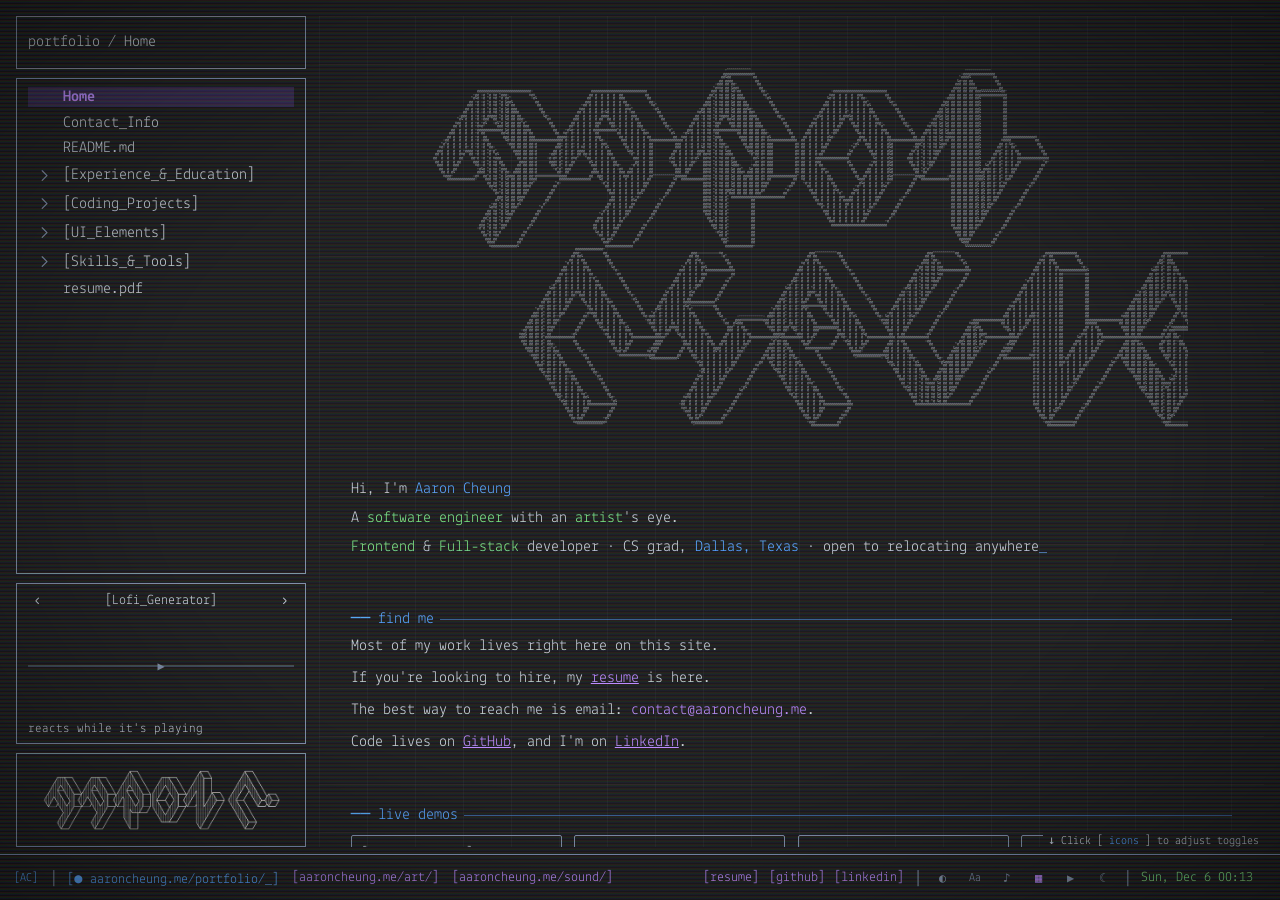
==== commit 43b78ebf: "added Inbox_aggregator project and few changes to nav menu" ====
--- a/index.html
+++ b/index.html
@@ -49,7 +49,7 @@
     <link rel="preload" as="font" href="fonts/lekton-v21-latin-regular.woff2" type="font/woff2"
         crossorigin="anonymous">
     <link rel="icon" type="image/svg+xml" href="favicon.svg">
-    <link rel="stylesheet" type="text/css" href="css/tui.css?v=52">
+    <link rel="stylesheet" type="text/css" href="css/tui.css?v=53">
     <script src="js/overlay-esc.js" defer></script>
     <script src="js/contact_form.js" defer></script>
     <script src="js/theme.js" defer></script>
@@ -147,16 +147,10 @@
                                     </div>
                                     <p class="live-tile-caption">reacts while it's playing</p>
                                 </div>
-                                <div class="live-tile" id="tile-theme" onclick="goToPage('ui-overview-theme')">
-                                    <button type="button" class="live-tile-title" onclick="event.stopPropagation();goToPage('ui-overview-theme')">[Theme_Switcher]</button>
-                                    <div class="live-tile-frame tile-theme-frame">
-                                        <span class="tile-theme-icon" aria-hidden="true">◐</span>
-                                        <span class="tile-theme-icon" aria-hidden="true">Aa</span>
-                                        <button class="footer-tray-btn" onclick="event.stopPropagation();setCrt(!getCrt())" aria-label="Toggle CRT overlay">▦</button>
-                                        <button class="footer-tray-btn" onclick="event.stopPropagation();setReducedMotion(!getReducedMotion())" aria-label="Toggle reduced motion">▶</button>
-                                        <button class="footer-tray-btn" onclick="event.stopPropagation();toggleTheme()" aria-label="Toggle light/dark theme">☾</button>
-                                    </div>
-                                    <p class="live-tile-caption">toggle to change the site, live</p>
+                                <div class="live-tile" id="tile-inbox" tabindex="0" role="button" onclick="goToPage('proj-inbox')">
+                                    <p class="live-tile-title">[Inbox_Aggregator]</p>
+                                    <div class="live-tile-frame tile-inbox-frame" id="tile-inbox-frame" aria-hidden="true"></div>
+                                    <p class="live-tile-caption">three inboxes, one list</p>
                                 </div>
                                 <div class="live-tile" id="tile-jumpy" tabindex="0" role="button" onclick="goToPage('proj-jumpy')">
                                     <p class="live-tile-title">[Jumpy]</p>
--- a/css/tui.css
+++ b/css/tui.css
@@ -400,6 +400,71 @@
   font-family: var(--font-mono);
 }
 
+/* Inbox Aggregator tile: account chips on top, the merged list below. */
+.tile-inbox-frame {
+  flex-direction: column;
+  align-items: stretch;
+  justify-content: flex-start;
+  gap: 0.35rem;
+  font-size: 0.7rem;
+}
+
+.tile-inbox-chips {
+  display: flex;
+  justify-content: space-between;
+  gap: 0.3rem;
+}
+
+.tile-inbox-chip {
+  display: inline-flex;
+  align-items: center;
+  gap: 0.25rem;
+  color: var(--clr-primary-txt);
+}
+
+.tile-inbox-chip::before {
+  content: '';
+  width: 0.45rem;
+  height: 0.45rem;
+  border-radius: 50%;
+  background: var(--acct);
+}
+
+.tile-inbox-chip-ping::before {
+  animation: tile-inbox-ping 0.6s ease-out;
+}
+
+@keyframes tile-inbox-ping {
+  0% { box-shadow: 0 0 0 0 var(--acct); }
+  100% { box-shadow: 0 0 0 0.35rem transparent; }
+}
+
+.tile-inbox-list {
+  display: flex;
+  flex-direction: column;
+  gap: 0.2rem;
+  overflow: hidden;
+}
+
+.tile-inbox-row {
+  border-left: 3px solid var(--acct);
+  background: var(--clr-tertiary-bg);
+  padding: 0.15rem 0.4rem;
+  white-space: nowrap;
+  overflow: hidden;
+  text-overflow: ellipsis;
+  text-align: left;
+}
+
+.tile-inbox-row-new {
+  animation: tile-inbox-drop 0.35s ease-out;
+}
+
+@keyframes tile-inbox-drop {
+  from { opacity: 0; transform: translateY(-0.6rem); }
+  to { opacity: 1; transform: none; }
+}
+
 /* .live-tile-frame's shared flex-center layout suits one centered child
    (a canvas, an icon row) -- the status widget stacks two left-aligned text
    lines instead, so it needs block layout, not centering. */
@@ -756,6 +821,41 @@
 
 .footer-spacer {
   flex: 1;
+}
+
+/* Reserve fixed-width slots for the current-tab-only dot/space prefix and
+   blinking-cursor suffix on every tab (empty on the other three), so the
+   selected tab doesn't end up 2ch wider than its siblings. */
+.tab-prefix {
+  display: inline-block;
+  width: 2ch;
+}
+
+.tab-suffix {
+  display: inline-block;
+  width: 1ch;
+}
+
+/* Center the whole "aaroncheung.me/path/" string in a fixed-width box
+   (27ch = longest combo, "aaroncheung.me/portfolio/", plus 1ch padding
+   each side) so all four tabs read as the same width instead of jumping
+   around as their paths vary in length. */
+.footer-tab-url {
+  display: inline-block;
+  width: 27ch;
+  text-align: center;
+}
+
+/* Below this width, drop the "aaroncheung.me" prefix and re-center on just
+   the path (13ch = longest path, "/portfolio/", plus 1ch padding each side). */
+@media screen and (max-width: 1550px) {
+  .footer-tab-domain {
+    display: none;
+  }
+
+  .footer-tab-url {
+    width: 13ch;
+  }
 }
 
 .footer-divider {
@@ -1123,6 +1223,17 @@
   transform: rotate(90deg);
 }
 
+/* An empty caret-sized slot on every page row, like a real file explorer:
+   without it, page names start a caret's width left of folder names at the
+   same depth, so a file inside a folder read as sitting behind it instead.
+   Same width and margins as .nav-caret, so every name at a depth lines up. */
+.nav-page::before {
+  content: "";
+  flex-shrink: 0;
+  width: 1.2em;
+  margin: 0 0.15em;
+}
+
 /* Solid background bar, not just colored text -- lazygit's real selection
    convention, and reuses the same active-state background this site already
    uses for the mobile tabbar's active tab (--clr-secondary-bg). */
@@ -2002,7 +2113,10 @@
 
 .lofi-mix-row {
   display: grid;
-  grid-template-columns: 6rem 1fr 3.5ch;
+  /* First column sized in ch (not rem) so it tracks the row's own monospace
+     font -- wide enough for the longest label, "Atmosphere volume" (17
+     chars), without it spilling into the slider column. */
+  grid-template-columns: 17ch 1fr 3.5ch;
   align-items: center;
   gap: 0.6rem;
   font-size: 0.85rem;
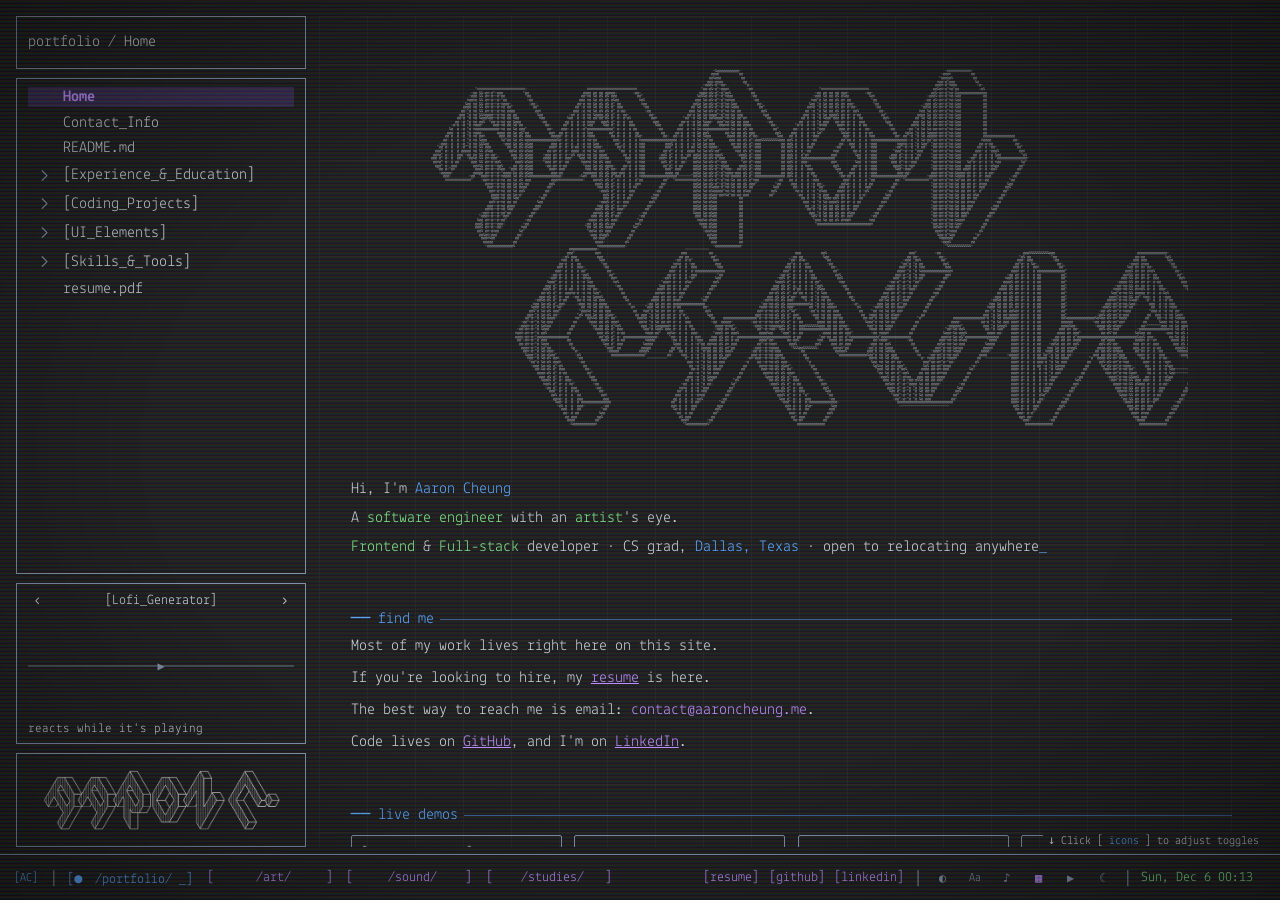
==== commit 6abd2ca6: "Integrate studies minisite into the main site - studies/ now loads the shared root files (tui.css, t" ====
--- a/index.html
+++ b/index.html
@@ -52,7 +52,7 @@
     <link rel="stylesheet" type="text/css" href="css/tui.css?v=53">
     <script src="js/overlay-esc.js" defer></script>
     <script src="js/contact_form.js" defer></script>
-    <script src="js/theme.js" defer></script>
+    <script src="js/theme.js?v=2" defer></script>
     <script src="js/lofi-player.js" defer></script>
     <script src="js/glitch-artifacts.js" defer></script>
     <script src="js/include-partials.js" defer></script>
@@ -61,10 +61,10 @@
     <script src="js/keyboard-nav.js" defer></script>
     <script src="js/fuzzy-search.js" defer></script>
     <script src="js/command-palette.js" defer></script>
-    <script src="js/loader/loader.js?v=0.28" defer></script>
+    <script src="js/loader/loader.js?v=0.29" defer></script>
     <script src="js/mono-fit.js" defer></script>
     <script src="js/ascii-logo.js" defer></script>
-    <script src="js/home-tiles.js" defer></script>
+    <script src="js/home-tiles.js?v=2" defer></script>
     <script src="js/site-status.js" defer></script>
     <script src="js/nav-widget-panel.js" defer></script>
 
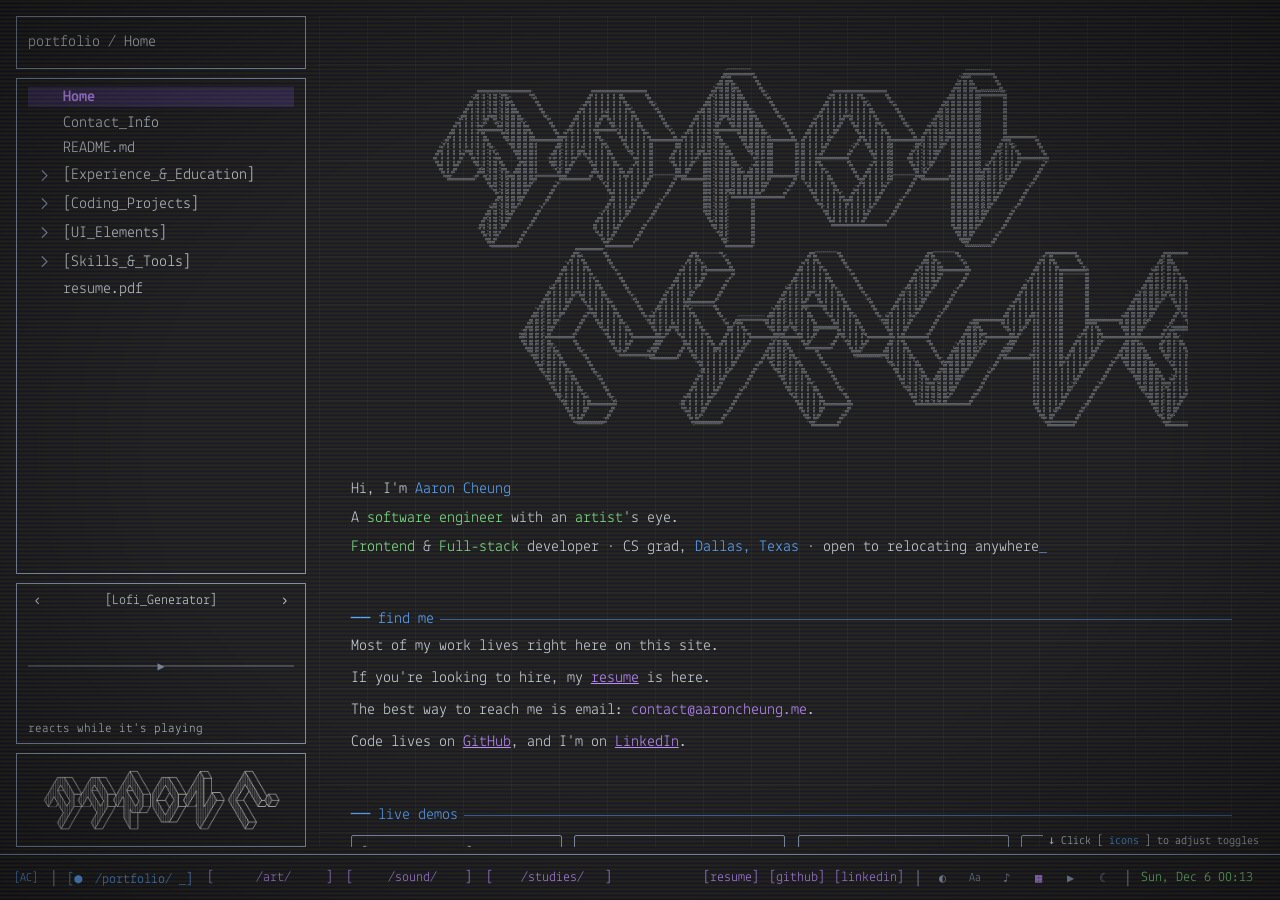
==== commit 4cfe086f: "gave each page unique link" ====
--- a/index.html
+++ b/index.html
@@ -61,7 +61,7 @@
     <script src="js/keyboard-nav.js" defer></script>
     <script src="js/fuzzy-search.js" defer></script>
     <script src="js/command-palette.js" defer></script>
-    <script src="js/loader/loader.js?v=0.29" defer></script>
+    <script src="js/loader/loader.js?v=0.30" defer></script>
     <script src="js/mono-fit.js" defer></script>
     <script src="js/ascii-logo.js" defer></script>
     <script src="js/home-tiles.js?v=2" defer></script>
